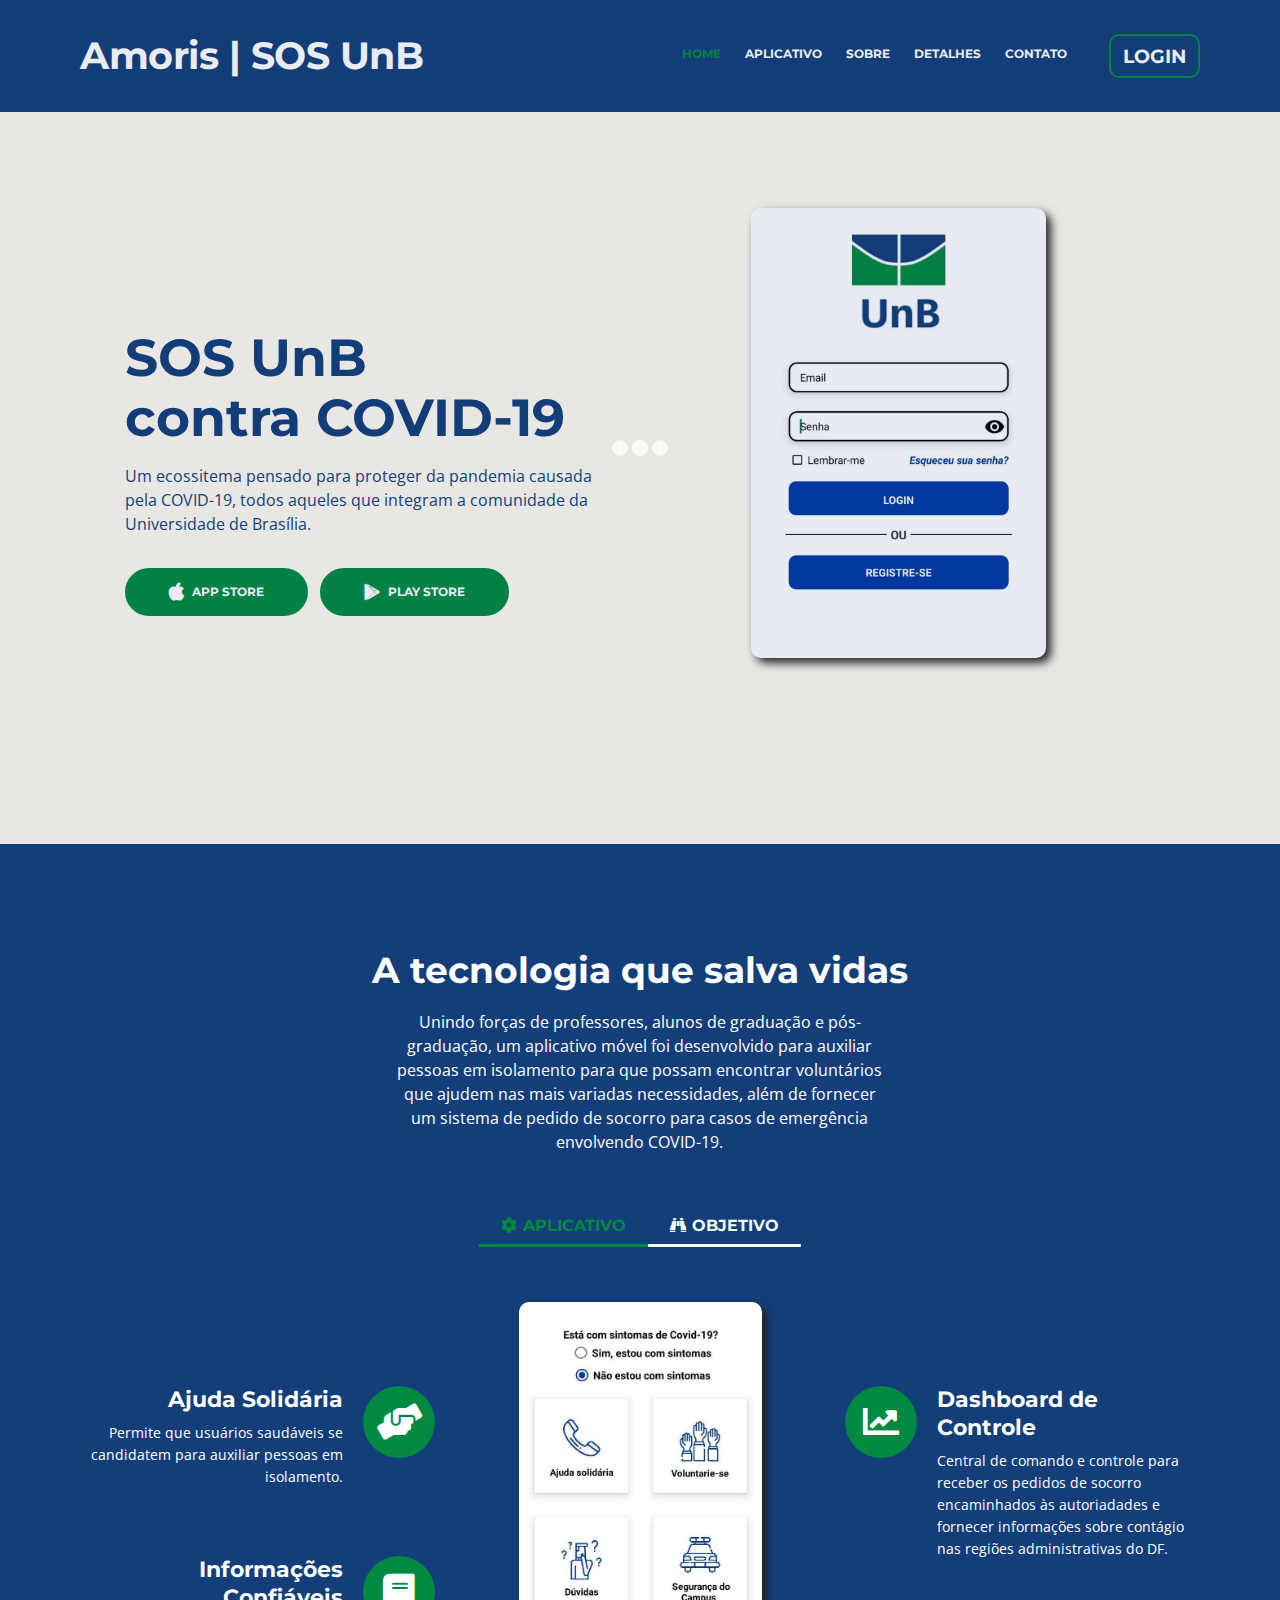
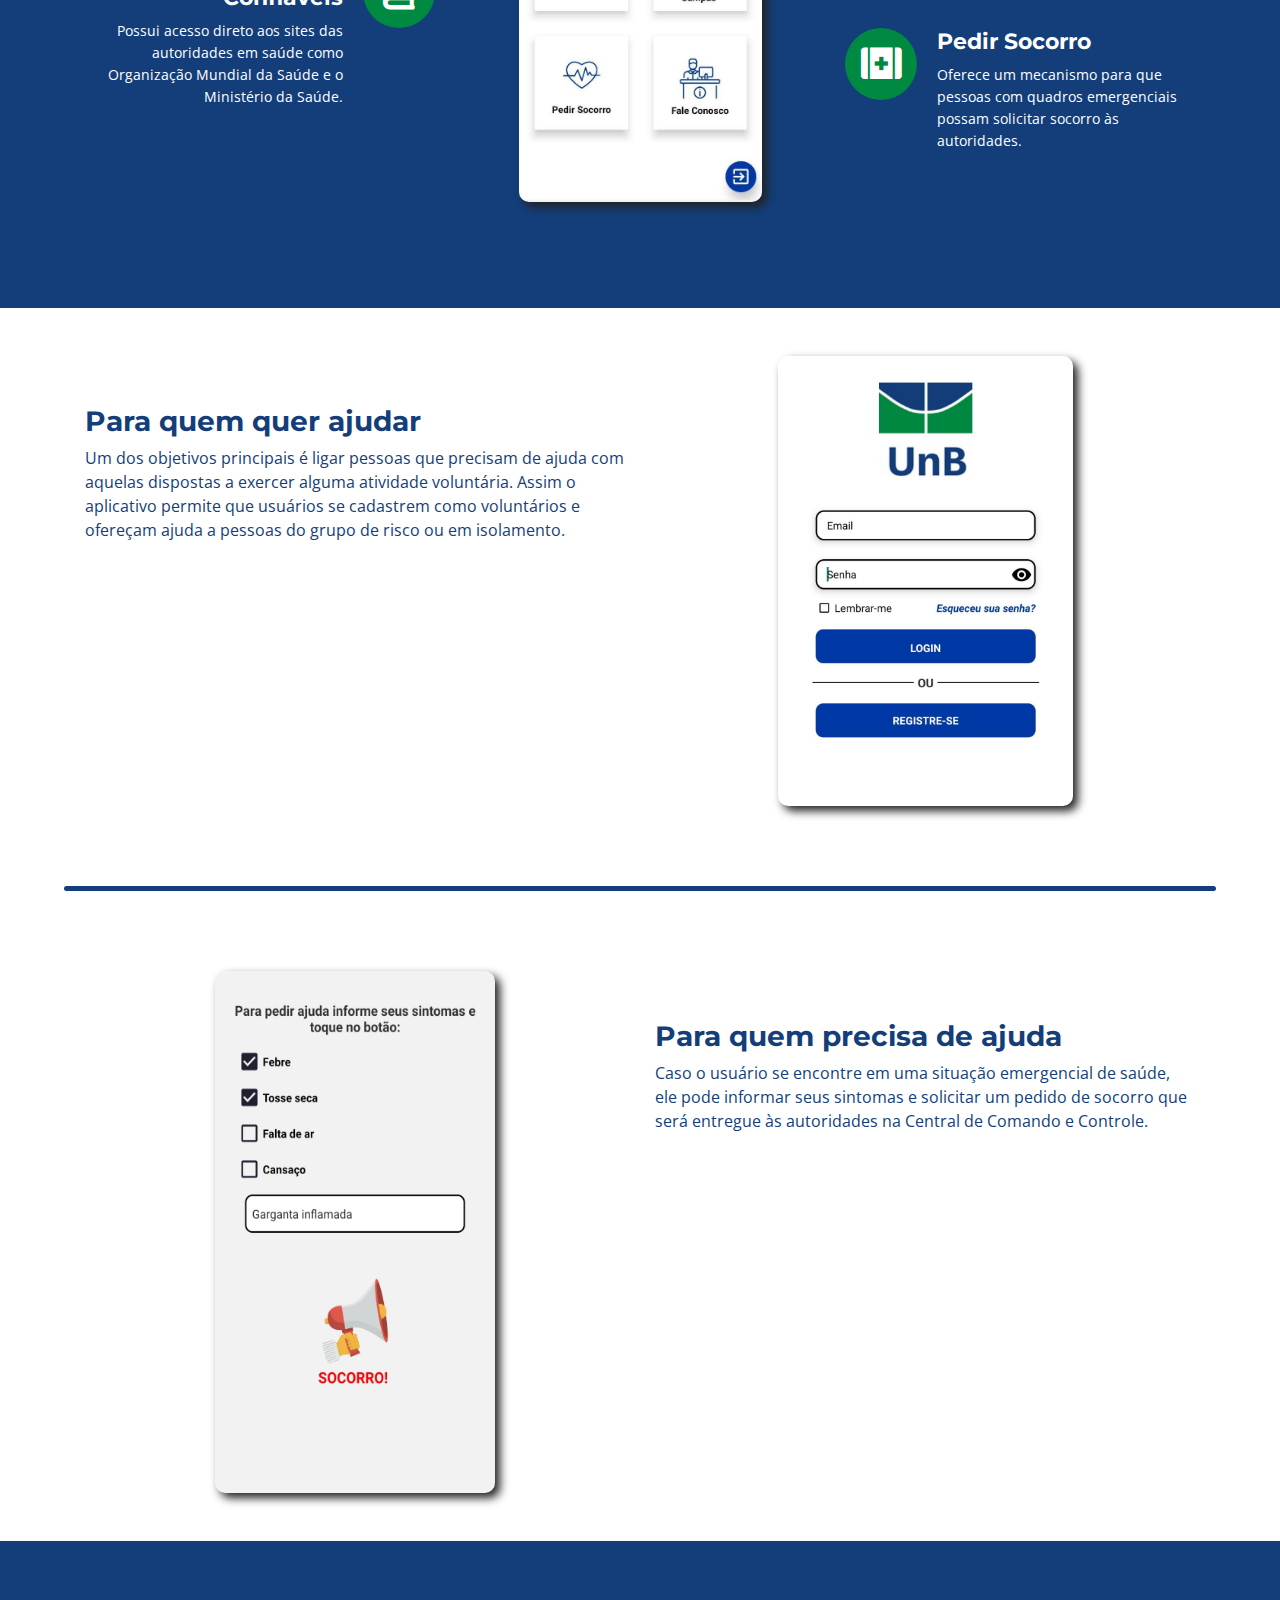
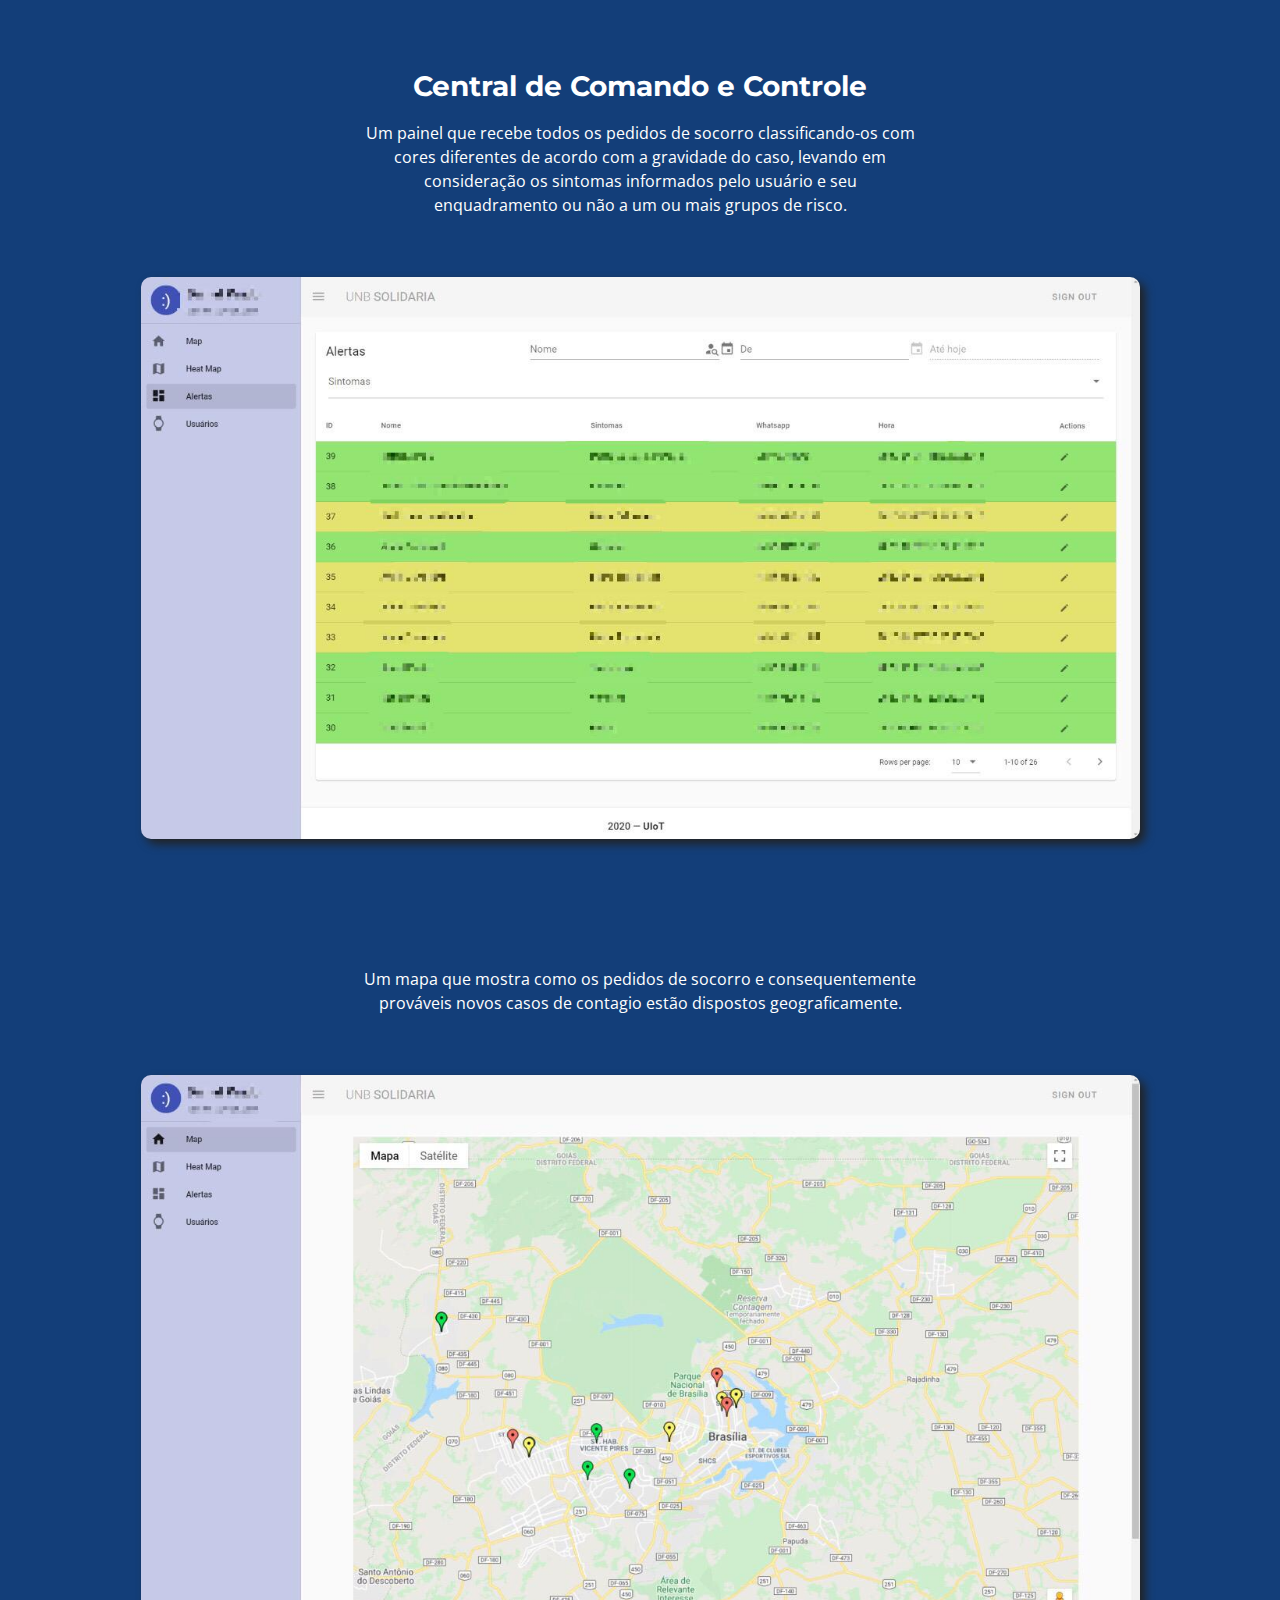
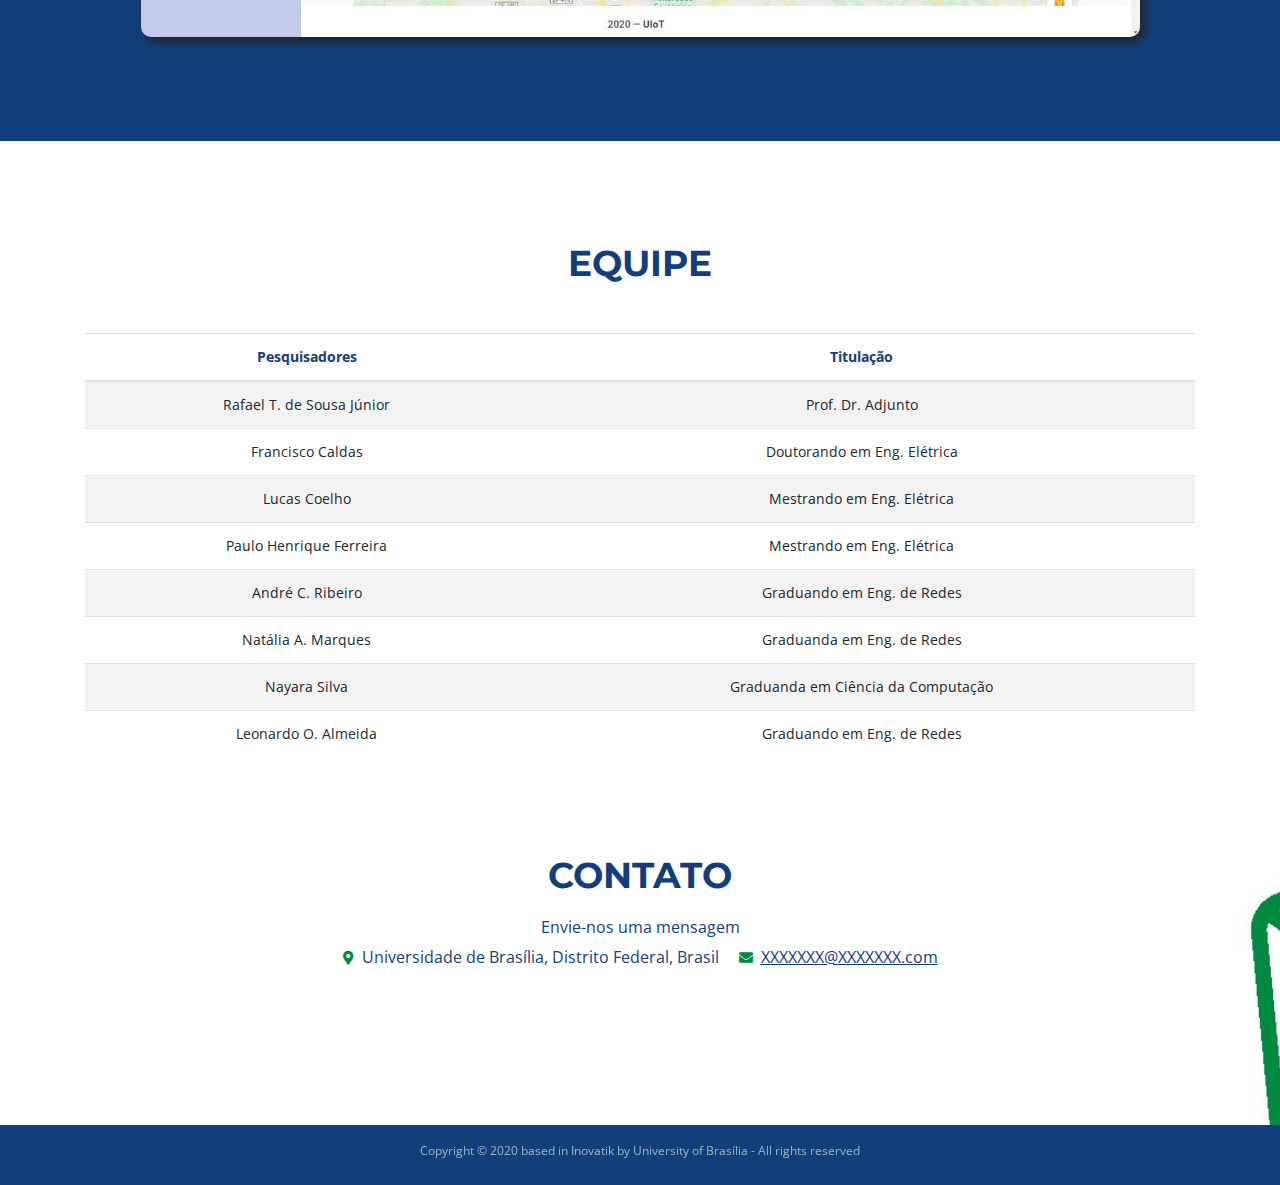
==== Amoris/index.html @ 328797eb "Templates" ====
<!DOCTYPE html>
<html lang="pt-BR">
    <head>
        <meta charset="utf-8">
        <meta name="viewport" content="width=device-width, initial-scale=1, shrink-to-fit=no">
        
        <!-- SEO Meta Tags -->
        <meta name="description" content="Um ecossitema pensado para proteger da pandemia causada pela COVID-19, todos aqueles que integram a comunidade da Universidade de Brasília.">
        <meta name="author" content="Inovatik">

        <!-- Website Title -->
        <title>Amoris SOS | UnB</title>
        
        <!-- Styles -->
        <link href="https://fonts.googleapis.com/css?family=Montserrat:400,600,700" rel="stylesheet">
        <link href="https://fonts.googleapis.com/css?family=Open+Sans:400,400i,700,700i" rel="stylesheet">
        <link href="css/bootstrap.css" rel="stylesheet">
        <link href="css/fontawesome-all.css" rel="stylesheet">
        <link href="css/swiper.css" rel="stylesheet">
        <link href="css/magnific-popup.css" rel="stylesheet">
        <link href="css/styles.css" rel="stylesheet">
        
        <!-- Favicon  -->
        <link rel="icon" href="images/favicon.png">
    </head>
    <body data-spy="scroll" data-target=".fixed-top">
    
    <!-- Preloader -->
	<div class="spinner-wrapper">
        <div class="spinner">
            <div class="bounce1"></div>
            <div class="bounce2"></div>
            <div class="bounce3"></div>
        </div>
    </div>
    <!-- end of preloader -->
    

    <!-- Navigation -->
    <nav class="navbar navbar-expand-md navbar-dark navbar-custom fixed-top">
        <!-- Text Logo - Use this if you don't have a graphic logo -->
        <a class="navbar-brand logo-text page-scroll" href="index.html">Amoris | SOS UnB</a>
        <!-- Image Logo -->
        <!--<a class="navbar-brand logo-image" href="index.html"><img src="images/logo.svg" alt="alternative"></a> -->
        
        <!-- Mobile Menu Toggle Button -->
        <button class="navbar-toggler" type="button" data-toggle="collapse" data-target="#navbarsExampleDefault" aria-controls="navbarsExampleDefault" aria-expanded="false" aria-label="Toggle navigation">
            <span class="navbar-toggler-awesome fas fa-bars"></span>
            <span class="navbar-toggler-awesome fas fa-times"></span>
        </button>
        <!-- end of mobile menu toggle button -->

        <div class="collapse navbar-collapse" id="navbarsExampleDefault">
            <ul class="navbar-nav ml-auto">
                <li class="nav-item">
                    <a class="nav-link page-scroll" href="#header">HOME <span class="sr-only">(current)</span></a>
                </li>
                <li class="nav-item">
                    <a class="nav-link page-scroll" href="#features">APLICATIVO</a>
                </li>
                <li class="nav-item">
                    <a class="nav-link page-scroll" href="#preview">SOBRE</a>
                </li>

                <li class="nav-item">
                    <a class="nav-link page-scroll" href="#details">DETALHES</a>
                </li>

                <!-- Dropdown Menu -->          
                <!-- <li class="nav-item dropdown"> 
                    <a class="nav-link dropdown-toggle page-scroll" href="#details" id="navbarDropdown" role="button" aria-haspopup="true" aria-expanded="false">DETAILS</a>-->
                    <!--<div class="dropdown-menu" aria-labelledby="navbarDropdown"> -->
                        <!-- <a class="dropdown-item" href="terms-conditions.html"><span class="item-text">TERMS CONDITIONS</span></a> -->
                        <!-- <div class="dropdown-items-divide-hr"></div> -->
                        <!-- <a class="dropdown-item" href="privacy-policy.html"><span class="item-text">PRIVACY POLICY</span></a>
                    </div> -->
                <!-- </li> -->
                <!-- end of dropdown menu -->

                <li class="nav-item">
                    <a class="nav-link page-scroll" href="#contact">CONTATO</a>
                </li>
                <li class="nav-item">
                    <a class="nav-link page-scroll login" href="http://unb-covid-web.herokuapp.com/#/login">LOGIN</a>
                </li>
            </ul>
        </div>
    </nav> <!-- end of navbar -->
    <!-- end of navigation -->


    <!-- Header -->
    <header id="header" class="header">
        <div class="header-content">
            <div class="container">
                <div class="row">
                    <div class="col-lg-6">
                        <div class="text-container">
                            <h1>SOS UnB<br>contra COVID-19</h1>
                            <p class="p-large">Um ecossitema pensado para proteger da pandemia causada pela COVID-19, todos aqueles que integram a comunidade da Universidade de Brasília.</p>
                            <a class="btn-solid-lg page-scroll" href="#your-link"><i class="fab fa-apple"></i>APP STORE</a>
                            <a class="btn-solid-lg page-scroll" href="#your-link"><i class="fab fa-google-play"></i>PLAY STORE</a>
                        </div>
                    </div> <!-- end of col -->
                    <div class="col-lg-5 mx-auto">
                        <div class="image-container">
                            <img class="img-fluid" style="height: 450px; width: 295px;" src="images/print1.jpeg" alt="alternative">
                        </div> <!-- end of image-container -->
                    </div> <!-- end of col -->
                </div> <!-- end of row -->
            </div> <!-- end of container -->
        </div> <!-- end of header-content -->
    </header> <!-- end of header -->
    <!-- end of header -->
    
    <!-- Features -->
    <div id="features" class="tabs">
        <div class="container">
            <div class="row">
                <div class="col-lg-12">
                    <h2>A tecnologia que salva vidas</h2>
                    <div class="p-heading p-large">Unindo forças de professores, alunos de graduação e pós-graduação, um aplicativo móvel foi desenvolvido para auxiliar pessoas em isolamento para que possam encontrar voluntários que ajudem nas mais variadas necessidades, além de fornecer um sistema de pedido de socorro para casos de emergência envolvendo COVID-19.</div>
                </div> <!-- end of col -->
            </div> <!-- end of row -->
            <div class="row">

                <!-- Tabs Links -->
                <ul class="nav nav-tabs" id="lenoTabs" role="tablist">
                    <li class="nav-item">
                        <a class="nav-link active" id="nav-tab-1" data-toggle="tab" href="#tab-1" role="tab" aria-controls="tab-1" aria-selected="true"><i class="fas fa-cog"></i>APLICATIVO</a>
                    </li>
                    <li class="nav-item">
                        <a class="nav-link" id="nav-tab-2" data-toggle="tab" href="#tab-2" role="tab" aria-controls="tab-2" aria-selected="false"><i class="fas fa-binoculars"></i>OBJETIVO</a>
                    </li>
                </ul>
                <!-- end of tabs links -->


                <!-- Tabs Content-->
                <div class="tab-content" id="lenoTabsContent">
                    
                    <!-- Tab -->
                    <div class="tab-pane fade show active" id="tab-1" role="tabpanel" aria-labelledby="tab-1">
                        <div class="container">
                            <div class="row">
                                
                                <!-- Icon Cards Pane -->
                                <div class="col-lg-4">
                                    <div class="card left-pane first">
                                        <div class="card-body">
                                            <div class="text-wrapper">
                                                <h4 class="card-title">Ajuda Solidária</h4>
                                                <p>Permite que usuários saudáveis se candidatem para auxiliar pessoas em isolamento.</p>
                                            </div>
                                            <div class="card-icon">
                                                <i class="fas fa-hands-helping"></i>
                                            </div>
                                        </div>
                                    </div>
                                    <div class="card left-pane">
                                        <div class="card-body">
                                            <div class="text-wrapper">
                                                <h4 class="card-title">Informações Confiáveis</h4>
                                                <p>Possui acesso direto aos sites das autoridades em saúde como Organização Mundial da Saúde e o Ministério da Saúde.</p>
                                            </div>
                                            <div class="card-icon">
                                                <i class="fas fa-book"></i>
                                            </div>
                                        </div>
                                    </div>
                                    <div class="card left-pane" style="display: none;">
                                        <div class="card-body">
                                            <div class="text-wrapper">
                                                <h4 class="card-title">Pedir Socorro</h4>
                                                <p>Oferece um mecanismo para que pessoas com quadros emergenciais possam solicitar socoro às autoridades.</p>
                                            </div>
                                            <div class="card-icon">
                                                <i class="fas fa-first-aid"></i>
                                            </div>
                                        </div>
                                    </div>
                                </div>
                                <!-- end of icon cards pane -->

                                <!-- Image Pane -->
                                <div class="col-lg-4">
                                    <img class="img-fluid" src="images/print4.jpg" alt="alternative" style="height: 500px; width: 243px;">
                                </div>
                                <!-- end of image pane -->
                                
                                <!-- Icon Cards Pane -->
                                <div class="col-lg-4">
                                    <div class="card right-pane first">
                                        <div class="card-body">
                                            <div class="card-icon">
                                                <i class="fas fa-chart-line"></i>
                                            </div>
                                            <div class="text-wrapper">
                                                <h4 class="card-title">Dashboard de Controle</h4>
                                                <p>Central de comando e controle para receber os pedidos de socorro encaminhados às autoriadades e fornecer informações sobre contágio nas regiões administrativas do DF.</p>
                                            </div>
                                        </div>
                                    </div>
                                    <div class="card right-pane">
                                        <div class="card-body">
                                            <div class="card-icon">
                                                <i class="fas fa-first-aid"></i>
                                            </div>
                                            <div class="text-wrapper">
                                                <h4 class="card-title">Pedir Socorro</h4>
                                                <p>Oferece um mecanismo para que pessoas com quadros emergenciais possam solicitar socorro às autoridades.</p>
                                            </div>
                                        </div>
                                    </div>
                                    <div class="card right-pane" style="display: none;">
                                        <div class="card-body">
                                            <div class="card-icon">
                                                <i class="fas fa-first-aid"></i>
                                            </div>
                                            <div class="text-wrapper">
                                                <h4 class="card-title">Good Foundation</h4>
                                                <p>Get a solid foundation for your self development efforts. Try Leno mobile app for any mobile platform</p>
                                            </div>
                                        </div>
                                    </div>
                                </div>
                                <!-- end of icon cards pane -->

                            </div> <!-- end of row -->
                        </div> <!-- end of container -->
                    </div> <!-- end of tab-pane -->
                    <!-- end of tab -->

                    <!-- Tab -->
                    <div class="tab-pane fade" id="tab-2" role="tabpanel" aria-labelledby="tab-2">
                        <div class="container">
                            <div class="row">

                                <!-- Image Pane -->
                                <div class="col-md-4">
                                    <img class="img-fluid" src="images/print1.jpeg" alt="alternative">
                                </div>
                                <!-- end of image pane -->
                                
                                <!-- Text And Icon Cards Area -->
                                <div class="col-md-8 text">
                                    <div class="text-area">
                                        <h3>Pensando na UnB</h3>
                                        <p>A princípio este projeto foi desenvolvido tendo como foco a comunidade acadêmica, sendo oferecido como ferramenta capaz de integrar voluntários e pessoas em isolamento tanto quanto um mecanismo para gerar pedidos de socorro às autoridades do Distrito Federal.</p>
                                    </div> <!-- end of text-area -->
                                </div> <!-- end of col-md-8 -->
                                <!-- end of text and icon cards area -->

                            </div> <!-- end of row -->
                        </div> <!-- end of container -->
                    </div> <!-- end of tab-pane -->
                    <!-- end of tab -->

                </div> <!-- end of tab-content -->
                <!-- end of tabs content -->

            </div> <!-- end of row --> 
        </div> <!-- end of container --> 
    </div> <!-- end of tabs -->
    <!-- end of features -->


    <!-- Video -->
    <div id="preview" class="basic-1">
        <div class="container mt-5">
            <div class="row">
                <div class="col-lg-6">
                    <div class="text-container pt-5">
                        <h3>Para quem quer ajudar</h3>
                        <p class="p-large">Um dos objetivos principais é ligar pessoas que precisam de ajuda com aquelas dispostas a exercer alguma atividade voluntária. Assim o aplicativo permite que usuários se cadastrem como voluntários e ofereçam ajuda a pessoas do grupo de risco ou em isolamento.</p>
                    </div>
                </div> <!-- end of col -->
                <div class="col-lg-5 mx-auto">
                    <div class="image-container">
                        <img class="img-fluid img-mob" style="height: 450px; width: 295px;" src="images/print1.jpeg" alt="alternative">
                    </div> <!-- end of image-container -->
                </div> <!-- end of col -->
            </div> <!-- end of row -->
        </div> <!-- end of container -->
        <div class="line"></div>
        <div class="container content-m mb-5">
            <div class="row">
                <div class="col-lg-5 mx-auto">
                    <div class="image-container">
                        <img class="img-fluid img-mob" style="height: 522px; width: 280px;" src="images/print3.jpeg" alt="alternative">
                    </div> <!-- end of image-container -->
                </div> <!-- end of col -->
                <div class="col-lg-6">
                    <div class="text-container pt-5">
                        <h3>Para quem precisa de ajuda</h3>
                        <p class="p-large">Caso o usuário se encontre em uma situação emergencial de saúde, ele pode informar seus sintomas e solicitar um pedido de socorro que será entregue às autoridades na Central de Comando e Controle.</p>
                    </div>
                </div> <!-- end of col -->
            </div> <!-- end of row -->
        </div> <!-- end of container -->
    </div> <!-- end of basic-1 -->
    <!-- end of video -->


    <!-- Details 1 -->
    <div id="details" class="basic-2">
        <div class="container">
            <div class="row">
                <div class="col-lg-12">
                    <h3>Central de Comando e Controle</h3>
                    <div class="p-heading p-large text">Um painel que recebe todos os pedidos de socorro classificando-os com cores diferentes de acordo com a gravidade do caso, levando em consideração os sintomas informados pelo usuário e seu enquadramento ou não a um ou mais grupos de risco.</div>
                </div> <!-- end of col -->
            </div> <!-- end of row -->    
            <div class="row">
                <div class="col-lg-12">
                        <img class="img-fluid dash" src="images/dash1.jpeg" alt="alternative">
                </div> <!-- end of col -->
            </div> <!-- end of row -->
        </div> <!-- end of container -->

        <div class="container mb-5">
            <div class="row">
                <div class="col-lg-12">
                    <div class="p-heading p-large text" style="margin-top: 8rem;">Um mapa que mostra como os pedidos de socorro e consequentemente prováveis novos casos de contagio estão dispostos geograficamente.</div>
                </div> <!-- end of col -->
            </div> <!-- end of row -->    
            <div class="row">
                <div class="col-lg-12">
                        <img class="img-fluid dash" src="images/dash2.jpeg" alt="alternative">
                </div> <!-- end of col -->
            </div> <!-- end of row -->
        </div> <!-- end of container -->
    </div>


    <!-- Contact -->
    <div id="contact" class="form">
        <div class="container">
            <h2>EQUIPE</h2>
            <table class="table table-striped mt-5 equipe">
                <thead>
                  <tr>
                    <th scope="col">Pesquisadores</th>
                    <th scope="col">Titulação</th>
                  </tr>
                </thead>
                <tbody>
                  <tr>
                    <td>Rafael T. de Sousa Júnior</td>
                    <td>Prof. Dr. Adjunto</td>
                  </tr>
                  <tr>
                    <td>Francisco Caldas</td>
                    <td>Doutorando em Eng. Elétrica</td>
                  </tr>
                  <tr>
                    <td>Lucas Coelho</td>
                    <td>Mestrando em Eng. Elétrica</td>
                  </tr>
                  <tr>
                    <td>Paulo Henrique Ferreira</td>
                    <td>Mestrando em Eng. Elétrica</td>
                  </tr>
                  <tr>
                    <td>André C. Ribeiro</td>
                    <td>Graduando em Eng. de Redes</td>
                  </tr>
                  <tr>
                    <td>Natália A. Marques</td>
                    <td>Graduanda em Eng. de Redes</td>
                  </tr>
                  <tr>
                    <td>Nayara Silva</td>
                    <td>Graduanda em Ciência da Computação</td>
                  </tr>
                  <tr>
                    <td>Leonardo O. Almeida</td>
                    <td>Graduando em Eng. de Redes</td>
                  </tr>
                </tbody>
              </table>
            <div class="row mt-5">
                <div class="col-lg-12 mt-5">
                    <h2>CONTATO</h2>
                    <ul class="list-unstyled li-space-lg">
                        <li class="address">Envie-nos uma mensagem</li>
                        <li><i class="fas fa-map-marker-alt"></i>Universidade de Brasília, Distrito Federal, Brasil</li>
                        <li><i class="fas fa-envelope"></i><a class="blue" href="mailto:office@leno.com">XXXXXXX@XXXXXXX.com</a></li>
                    </ul>
                </div> <!-- end of col -->
            </div> <!-- end of row -->
        </div> <!-- end of container -->
    </div> <!-- end of form -->
    <!-- end of contact -->


    <!-- Copyright -->
    <div class="copyright">
        <div class="container">
            <div class="row">
                <div class="col-lg-12">
                    <p class="p-small">Copyright © 2020 based in <a href="https://inovatik.com">Inovatik</a>  by University of Brasília - All rights reserved</p>
                </div> <!-- end of col -->
            </div> <!-- enf of row -->
        </div> <!-- end of container -->
    </div> <!-- end of copyright --> 
    <!-- end of copyright -->
    
    	
    <!-- Scripts -->
    <script src="js/jquery.min.js"></script> <!-- jQuery for Bootstrap's JavaScript plugins -->
    <script src="js/popper.min.js"></script> <!-- Popper tooltip library for Bootstrap -->
    <script src="js/bootstrap.min.js"></script> <!-- Bootstrap framework -->
    <script src="js/jquery.easing.min.js"></script> <!-- jQuery Easing for smooth scrolling between anchors -->
    <script src="js/swiper.min.js"></script> <!-- Swiper for image and text sliders -->
    <script src="js/jquery.magnific-popup.js"></script> <!-- Magnific Popup for lightboxes -->
    <script src="js/morphext.min.js"></script> <!-- Morphtext rotating text in the header -->
    <script src="js/validator.min.js"></script> <!-- Validator.js - Bootstrap plugin that validates forms -->
    <script src="js/scripts.js"></script> <!-- Custom scripts -->
</body>
</html>
---- Amoris/css/styles.css ----
/*****************************************
Table Of Contents:

01. General Styles
02. Preloader
03. Navigation
04. Header
05. Features
06. Video
07. Details 1
08. Details 2
09. Details Lightboxes
10. Screenshots
11. Download
12. Statistics
13. Contact
14. Footer
15. Copyright
16. Back To Top Button
17. Extra Pages
18. Media Queries
******************************************/

/*****************************************
Colors:

- Text, navbar links - white #F0FFF0
- Buttons, bullets, icons - turquoise #00c9db
- Navbar - navy #4633af
- Backgrounds - dark denim #262431
- Backgrounds - denim #2f2c3d
******************************************/


/******************************/
/*     01. General Styles     */
/******************************/
body,
html {
    width: 100%;
	height: 100%;
}

body, p {
	color: #133e79; 
	font: 400 0.875rem/1.375rem "Open Sans", sans-serif;
}

.line { 
	display: none;
}

.p-large {
	color: #133e79;
	font: 400 1rem/1.5rem "Open Sans", sans-serif;
}

.p-small {
	color: #133e79;
	font: 400 0.75rem/1.25rem "Open Sans", sans-serif;
}

.p-heading {
	margin-bottom: 3.75rem;
	text-align: center;
}

.li-space-lg li {
	margin-bottom: 0.375rem;
}

.indent {
	padding-left: 1.25rem;
}

h1 {
	color: #133e79;
	font: 700 2.5rem/2.875rem "Montserrat", sans-serif;
}

h2 {
	color: #133e79;
	font: 700 2.25rem/2.75rem "Montserrat", sans-serif;
}

h3 {
	color: #133e79;
	font: 700 1.75rem/2.125rem "Montserrat", sans-serif;
}

h4 {
	color: #133e79;
	font: 700 1.375rem/1.75rem "Montserrat", sans-serif;
}

h5 {
	color: #133e79;
	font: 700 1.125rem/1.625rem "Montserrat", sans-serif;
}

h6 {
	color: #133e79;
	font: 700 1rem/1.5rem "Montserrat", sans-serif;
}

a {
	color: #133e79;
	text-decoration: underline;
}

a:hover {
	color: #133e79;
	text-decoration: underline;
}

a.turquoise {
	color: #008940;
}

a.white {
	color: #133e79;
}

.testimonial-text {
	font: italic 400 1rem/1.5rem "Open Sans", sans-serif;
}

.testimonial-author {
	font: 700 1rem/1.5rem "Montserrat", sans-serif;
}

.btn-solid-reg {
	display: inline-block;
	padding: 1.1875rem 2.125rem 1.1875rem 2.125rem;
	border: 0.125rem solid #008940;
	border-radius: 2rem;
	background-color: #008940;
	color: #fff;
	font: 700 0.75rem/0 "Montserrat", sans-serif;
	text-decoration: none;
	transition: all 0.2s ease;
}

.btn-solid-reg:hover {
	background-color: transparent;
	color: #008940;
	text-decoration: none;
}

.btn-solid-lg {
	display: inline-block;
	padding: 1.375rem 2.625rem 1.375rem 2.625rem;
	border: 0.125rem solid #008940;
	border-radius: 2rem;
	background-color: #008940;
	color: #fff;
	font: 700 0.75rem/0 "Montserrat", sans-serif;
	text-decoration: none;
	transition: all 0.2s ease;
}

.btn-solid-lg:hover {
	background-color: transparent;
	color: #008940;
	text-decoration: none;
}

.btn-solid-lg .fab {
	margin-right: 0.5rem;
	font-size: 1.25rem;
	line-height: 0;
	vertical-align: top;
}

.btn-solid-lg .fab.fa-google-play {
	font-size: 1rem;
}

.btn-outline-reg {
	display: inline-block;
	padding: 1.1875rem 2.125rem 1.1875rem 2.125rem;
	border: 0.125rem solid #008940;
	border-radius: 2rem;
	background-color: transparent;
	color: #008940;
	font: 700 0.75rem/0 "Montserrat", sans-serif;
	text-decoration: none;
	transition: all 0.2s ease;
}

.btn-outline-reg:hover {
	background-color: #008940;
	color: #fff;
	text-decoration: none;
}

.btn-outline-lg {
	display: inline-block;
	padding: 1.375rem 2.625rem 1.375rem 2.625rem;
	border: 0.125rem solid #008940;
	border-radius: 2rem;
	background-color: transparent;
	color: #008940;
	font: 700 0.75rem/0 "Montserrat", sans-serif;
	text-decoration: none;
	transition: all 0.2s ease;
}

.btn-outline-lg:hover {
	background-color: #008940;
	color: #fff;
	text-decoration: none;
}

.btn-outline-sm {
	display: inline-block;
	padding: 1rem 1.625rem 0.875rem 1.625rem;
	border: 0.125rem solid #008940;
	border-radius: 2rem;
	background-color: transparent;
	color: #008940;
	font: 700 0.625rem/0 "Montserrat", sans-serif;
	text-decoration: none;
	transition: all 0.2s ease;
}

.btn-outline-sm:hover {
	background-color: #008940;
	color: #fff;
	text-decoration: none;
}

.form-group {
	position: relative;
	margin-bottom: 1.25rem;
}

.form-group.has-error.has-danger {
	margin-bottom: 0.625rem;
}

.form-group.has-error.has-danger .help-block.with-errors ul {
	margin-top: 0.375rem;
}

.label-control {
	position: absolute;
	top: 0.87rem;
	left: 1.375rem;
	color: #008940;
	opacity: 1;
	font: 400 0.875rem/1.375rem "Open Sans", sans-serif;
	cursor: text;
	transition: all 0.2s ease;
}

/* IE10+ hack to solve lower label text position compared to the rest of the browsers */
@media screen and (-ms-high-contrast: active), screen and (-ms-high-contrast: none) {  
	.label-control {
		top: 0.9375rem;
	}
}

.form-control-input:focus + .label-control,
.form-control-input.notEmpty + .label-control,
.form-control-textarea:focus + .label-control,
.form-control-textarea.notEmpty + .label-control {
	top: 0.125rem;
	opacity: 1;
	font-size: 0.75rem;
	font-weight: 700;
}

.form-control-input,
.form-control-select {
	display: block; /* needed for proper display of the label in Firefox, IE, Edge */
	width: 100%;
	padding-top: 1.0625rem;
	padding-bottom: 0.0625rem;
	padding-left: 1.3125rem;
	border: 1px solid #008940;
	border-radius: 0.25rem;
	background-color: #fff;
	color: #008940;
	font: 400 0.875rem/1.875rem "Open Sans", sans-serif;
	transition: all 0.2s ease;
	-webkit-appearance: none; /* removes inner shadow on form inputs on ios safari */
}

.form-control-select {
	padding-top: 0.5rem;
	padding-bottom: 0.5rem;
	height: 3rem;
}

/* IE10+ hack to solve lower label text position compared to the rest of the browsers */
@media screen and (-ms-high-contrast: active), screen and (-ms-high-contrast: none) {  
	.form-control-input {
		padding-top: 1.25rem;
		padding-bottom: 0.75rem;
		line-height: 1.75rem;
	}

	.form-control-select {
		padding-top: 0.875rem;
		padding-bottom: 0.75rem;
		height: 3.125rem;
		line-height: 2.125rem;
	}
}

select {
    /* you should keep these first rules in place to maintain cross-browser behavior */
    -webkit-appearance: none;
	-moz-appearance: none;
	-ms-appearance: none;
    -o-appearance: none;
    appearance: none;
    background-image: url('../images/down-arrow.png');
    background-position: 96% 50%;
    background-repeat: no-repeat;
    outline: none;
}

select::-ms-expand {
    display: none; /* removes the ugly default down arrow on select form field in IE11 */
}

.form-control-textarea {
	display: block; /* used to eliminate a bottom gap difference between Chrome and IE/FF */
	width: 100%;
	height: 8rem; /* used instead of html rows to normalize height between Chrome and IE/FF */
	padding-top: 1.25rem;
	padding-left: 1.3125rem;
	border: 1px solid #008940;
	border-radius: 0.25rem;
	background-color: #F0FFF0;
	color: #008940;
	font: 400 0.875rem/1.75rem "Open Sans", sans-serif;
	transition: all 0.2s ease;
}

.form-control-input:focus,
.form-control-select:focus,
.form-control-textarea:focus {
	border: 1px solid #F0FFF0;
	outline: none; /* Removes blue border on focus */
}

.form-control-input:hover,
.form-control-select:hover,
.form-control-textarea:hover {
	border: 1px solid #F0FFF0;
}

.checkbox {
	font: 400 0.75rem/1.25rem "Open Sans", sans-serif;
}

input[type='checkbox'] {
	vertical-align: -15%;
	margin-right: 0.375rem;
}

/* IE10+ hack to raise checkbox field position compared to the rest of the browsers */
@media screen and (-ms-high-contrast: active), screen and (-ms-high-contrast: none) {  
	input[type='checkbox'] {
		vertical-align: -9%;
	}
}

.form-control-submit-button {
	display: inline-block;
	width: 100%;
	height: 3.125rem;
	border: 1px solid #008940;
	border-radius: 1.5rem;
	background-color: #008940;
	color: #fff;
	font: 700 0.75rem/1.75rem "Montserrat", sans-serif;
	cursor: pointer;
	transition: all 0.2s ease;
}

.form-control-submit-button:hover {
	background-color: transparent;
	color: #008940;
}

/* Form Success And Error Message Formatting */
#cmsgSubmit.h3.text-center.tada.animated,
#pmsgSubmit.h3.text-center.tada.animated,
#cmsgSubmit.h3.text-center,
#pmsgSubmit.h3.text-center {
	display: block;
	margin-bottom: 0;
	color: #F0FFF0;
	font: 400 1.125rem/1rem "Open Sans", sans-serif;
}

.help-block.with-errors .list-unstyled {
	color: #F0FFF0;
	font-size: 0.75rem;
	line-height: 1.125rem;
	text-align: left;
}

.help-block.with-errors ul {
	margin-bottom: 0;
}
/* end of form success and error message formatting */

/* Form Success And Error Message Animation - Animate.css */
@-webkit-keyframes tada {
	from {
		-webkit-transform: scale3d(1, 1, 1);
		-ms-transform: scale3d(1, 1, 1);
		transform: scale3d(1, 1, 1);
	}
	10%, 20% {
		-webkit-transform: scale3d(.9, .9, .9) rotate3d(0, 0, 1, -3deg);
		-ms-transform: scale3d(.9, .9, .9) rotate3d(0, 0, 1, -3deg);
		transform: scale3d(.9, .9, .9) rotate3d(0, 0, 1, -3deg);
	}
	30%, 50%, 70%, 90% {
		-webkit-transform: scale3d(1.1, 1.1, 1.1) rotate3d(0, 0, 1, 3deg);
		-ms-transform: scale3d(1.1, 1.1, 1.1) rotate3d(0, 0, 1, 3deg);
		transform: scale3d(1.1, 1.1, 1.1) rotate3d(0, 0, 1, 3deg);
	}
	40%, 60%, 80% {
		-webkit-transform: scale3d(1.1, 1.1, 1.1) rotate3d(0, 0, 1, -3deg);
		-ms-transform: scale3d(1.1, 1.1, 1.1) rotate3d(0, 0, 1, -3deg);
		transform: scale3d(1.1, 1.1, 1.1) rotate3d(0, 0, 1, -3deg);
	}
	to {
		-webkit-transform: scale3d(1, 1, 1);
		-ms-transform: scale3d(1, 1, 1);
		transform: scale3d(1, 1, 1);
	}
}

@keyframes tada {
	from {
		-webkit-transform: scale3d(1, 1, 1);
		-ms-transform: scale3d(1, 1, 1);
		transform: scale3d(1, 1, 1);
	}
	10%, 20% {
		-webkit-transform: scale3d(.9, .9, .9) rotate3d(0, 0, 1, -3deg);
		-ms-transform: scale3d(.9, .9, .9) rotate3d(0, 0, 1, -3deg);
		transform: scale3d(.9, .9, .9) rotate3d(0, 0, 1, -3deg);
	}
	30%, 50%, 70%, 90% {
		-webkit-transform: scale3d(1.1, 1.1, 1.1) rotate3d(0, 0, 1, 3deg);
		-ms-transform: scale3d(1.1, 1.1, 1.1) rotate3d(0, 0, 1, 3deg);
		transform: scale3d(1.1, 1.1, 1.1) rotate3d(0, 0, 1, 3deg);
	}
	40%, 60%, 80% {
		-webkit-transform: scale3d(1.1, 1.1, 1.1) rotate3d(0, 0, 1, -3deg);
		-ms-transform: scale3d(1.1, 1.1, 1.1) rotate3d(0, 0, 1, -3deg);
		transform: scale3d(1.1, 1.1, 1.1) rotate3d(0, 0, 1, -3deg);
	}
	to {
		-webkit-transform: scale3d(1, 1, 1);
		-ms-transform: scale3d(1, 1, 1);
		transform: scale3d(1, 1, 1);
	}
}

.tada {
	-webkit-animation-name: tada;
	animation-name: tada;
}

.animated {
	-webkit-animation-duration: 1s;
	animation-duration: 1s;
	-webkit-animation-fill-mode: both;
	animation-fill-mode: both;
}
/* end of form success and error message animation - Animate.css */

/* Fade-move Animation For Lightbox - Magnific Popup */
/* at start */
.my-mfp-slide-bottom .zoom-anim-dialog {
	opacity: 0;
	transition: all 0.2s ease-out;
	-webkit-transform: translateY(-1.25rem) perspective(37.5rem) rotateX(10deg);
	-ms-transform: translateY(-1.25rem) perspective(37.5rem) rotateX(10deg);
	transform: translateY(-1.25rem) perspective(37.5rem) rotateX(10deg);
}

/* animate in */
.my-mfp-slide-bottom.mfp-ready .zoom-anim-dialog {
	opacity: 1;
	-webkit-transform: translateY(0) perspective(37.5rem) rotateX(0); 
	-ms-transform: translateY(0) perspective(37.5rem) rotateX(0); 
	transform: translateY(0) perspective(37.5rem) rotateX(0); 
}

/* animate out */
.my-mfp-slide-bottom.mfp-removing .zoom-anim-dialog {
	opacity: 0;
	-webkit-transform: translateY(-0.625rem) perspective(37.5rem) rotateX(10deg); 
	-ms-transform: translateY(-0.625rem) perspective(37.5rem) rotateX(10deg); 
	transform: translateY(-0.625rem) perspective(37.5rem) rotateX(10deg); 
}

/* dark overlay, start state */
.my-mfp-slide-bottom.mfp-bg {
	opacity: 0;
	transition: opacity 0.2s ease-out;
}

/* animate in */
.my-mfp-slide-bottom.mfp-ready.mfp-bg {
	opacity: 0.8;
}
/* animate out */
.my-mfp-slide-bottom.mfp-removing.mfp-bg {
	opacity: 0;
}
/* end of fade-move animation for lightbox - magnific popup */

/* Fade Animation For Image Slider - Magnific Popup */
@-webkit-keyframes fadeIn {
	from {
		opacity: 0;
	}
	to {
		opacity: 1;
	}
}

@keyframes fadeIn {
	from {
		opacity: 0;
	}
	to {
		opacity: 1;
	}
}

.fadeIn {
	-webkit-animation: fadeIn 0.6s;
	animation: fadeIn 0.6s;
}

@-webkit-keyframes fadeOut {
	from {
		opacity: 1;
	}
	to {
		opacity: 0;
	}
}

@keyframes fadeOut {
	from {
		opacity: 1;
	}
	to {
		opacity: 0;
	}
}

.fadeOut {
	-webkit-animation: fadeOut 0.8s;
	animation: fadeOut 0.8s;
}
/* end of fade animation for image slider - magnific popup */


/*************************/
/*     02. Preloader     */
/*************************/
.spinner-wrapper {
	position: fixed;
	z-index: 999999;
	top: 0;
	right: 0;
	bottom: 0;
	left: 0;
	background: #133e79;
}

.spinner {
	position: absolute;
	top: 50%; /* centers the loading animation vertically one the screen */
	left: 50%; /* centers the loading animation horizontally one the screen */
	width: 3.75rem;
	height: 1.25rem;
	margin: -0.625rem 0 0 -1.875rem; /* is width and height divided by two */ 
	text-align: center;
}

.spinner > div {
	display: inline-block;
	width: 1rem;
	height: 1rem;
	border-radius: 100%;
	background-color: #fff;
	-webkit-animation: sk-bouncedelay 1.4s infinite ease-in-out both;
	animation: sk-bouncedelay 1.4s infinite ease-in-out both;
}

.spinner .bounce1 {
	-webkit-animation-delay: -0.32s;
	animation-delay: -0.32s;
}

.spinner .bounce2 {
	-webkit-animation-delay: -0.16s;
	animation-delay: -0.16s;
}

@-webkit-keyframes sk-bouncedelay {
	0%, 80%, 100% { -webkit-transform: scale(0); }
	40% { -webkit-transform: scale(1.0); }
}

@keyframes sk-bouncedelay {
	0%, 80%, 100% { 
		-webkit-transform: scale(0);
		-ms-transform: scale(0);
		transform: scale(0);
	} 40% { 
		-webkit-transform: scale(1.0);
		-ms-transform: scale(1.0);
		transform: scale(1.0);
	}
}


/**************************/
/*     03. Navigation     */
/**************************/
.navbar-custom {
	background-color: #133e79;
	box-shadow: 0 0.0625rem 0.375rem 0 rgba(0, 0, 0, 0.1);
	font: 700 0.75rem/2rem "Montserrat", sans-serif;
	transition: all 0.2s ease;
}

.navbar-custom .navbar-brand.logo-image img {
    width: 113px;
	height: 34px;
	margin-bottom: 1px;
	-webkit-backface-visibility: hidden;
}

.navbar-custom .navbar-brand.logo-text {
	font: 700 2.375rem/1.5rem "Montserrat", sans-serif;
	color: #fff;
	letter-spacing: -0.5px;
	text-decoration: none;
}

.navbar-custom .navbar-nav {
	margin-top: 0.75rem;
}

.navbar-custom .nav-item .nav-link {
	padding: 0 0.75rem 0 0.75rem;
	color: #fff;
	text-decoration: none;
	transition: all 0.2s ease;
}

.navbar-custom .nav-item .nav-link:hover,
.navbar-custom .nav-item .nav-link.active {
	color: #008940;
}

/* Dropdown Menu */
.navbar-custom .dropdown:hover > .dropdown-menu {
	display: block; /* this makes the dropdown menu stay open while hovering it */
	min-width: auto;
	animation: fadeDropdown 0.2s; /* required for the fade animation */
}

@keyframes fadeDropdown {
    0% {
        opacity: 0;
    }

    100% {
        opacity: 1;
    }
}

.navbar-custom .dropdown-toggle:focus { /* removes dropdown outline on focus  */
	outline: 0;
}

.navbar-custom .dropdown-menu {
	margin-top: 0;
	border: none;
	border-radius: 0.25rem;
	background-color: #4633af;
}

.navbar-custom .dropdown-item {
	color: #fff;
	text-decoration: none;
}

.navbar-custom .dropdown-item:hover {
	background-color: #4633af;
}

.navbar-custom .dropdown-item .item-text {
	font: 700 0.75rem/1.5rem "Montserrat", sans-serif;
}

.navbar-custom .dropdown-item:hover .item-text {
	color: #00c9db;
}

.navbar-custom .dropdown-items-divide-hr {
	width: 100%;
	height: 1px;
	margin: 0.25rem auto 0.25rem auto;
	border: none;
	background-color: #b5bcc4;
	opacity: 0.2;
}
/* end of dropdown menu */

.navbar-custom .social-icons {
	display: none;
}

.navbar-custom .navbar-toggler {
	border: none;
	color: #fff;
	font-size: 2rem;
}

.navbar-custom button[aria-expanded='false'] .navbar-toggler-awesome.fas.fa-times{
	display: none;
}

.navbar-custom button[aria-expanded='false'] .navbar-toggler-awesome.fas.fa-bars{
	display: inline-block;
}

.navbar-custom button[aria-expanded='true'] .navbar-toggler-awesome.fas.fa-bars{
	display: none;
}

.navbar-custom button[aria-expanded='true'] .navbar-toggler-awesome.fas.fa-times{
	display: inline-block;
	margin-right: 0.125rem;
}


/*********************/
/*    04. Header     */
/*********************/
.header {
	background: linear-gradient(to bottom right, rgba(72, 72, 212, 0), rgba(241, 104, 104, 0)), #FFFAF0 center center no-repeat;
	background-size: cover;
}

.header .header-content {
	padding-top: 8.5rem;
	padding-bottom: 7rem;
	text-align: center;
}

.header .text-container {
	margin-bottom: 3rem;
}

.header h1 {
	margin-bottom: 1rem;
}

.header #js-rotating {
	color: #133e79;
}

.header .p-large {
	margin-bottom: 2rem;
}

.header .btn-solid-lg {
	margin-right: 0.5rem;
	margin-bottom: 1.25rem;
}

.img-fluid {
	-webkit-filter: drop-shadow(5px 5px 5px #222);
	filter: drop-shadow(5px 5px 5px #222);
	height: 450px;
    width: 295px;
    border-radius: 10px;
}

/************************/
/*     05. Features     */
/************************/
.tabs {
	padding-top: 6.5rem;
	padding-bottom: 4.25rem;
	background: linear-gradient(to bottom right, rgba(72, 72, 212, 0), rgba(241, 104, 104, 0)), #133e79 center center no-repeat;
}

.tabs h2 {
	margin-bottom: 1.125rem;
	text-align: center;
	color: white;
}

.tabs .p-heading {
	margin-bottom: 3.125rem;
	color: white;
}

.tabs .nav-tabs {
	margin-right: auto;
	margin-bottom: 2.5rem;
	margin-left: auto;
	justify-content: center;
	border-bottom: none;
}

.tabs .nav-link {
	margin-bottom: 1rem;
	padding: 0.5rem 1.375rem 0.25rem 1.375rem;
	border: none;
	border-bottom: 0.1875rem solid #F0FFF0;
	border-radius: 0;
	color: #F0FFF0;
	font: 700 1rem/1.75rem "Montserrat", sans-serif;
	text-decoration: none;
	transition: all 0.2s ease;
}

.tabs .nav-link.active,
.tabs .nav-link:hover {
	border-bottom: 0.1875rem solid #008940;
	background-color: transparent;
	color: #008940;
}

.tabs .nav-link .fas {
	margin-right: 0.375rem;
	font-size: 1rem;
}

.tabs .tab-content {
	width: 100%; /* for proper display in IE11 */
}

.tab-content p, h4 {
	color: white;
}

.tabs .card {
	border: none;
	background: transparent;
}

.tabs .card-body {
	padding: 1rem 0 1.25rem 0;
}

.tabs .card-title {
	margin-bottom: 0.5rem;
}

.tabs .card .card-icon {
	display: inline-block;
	width: 3.5rem;
	height: 3.5rem;
	border-radius: 50%;
	background-color: #008940;
	text-align: center;
	vertical-align: top;
}

.tabs .card .card-icon .fas,
.tabs .card .card-icon .far {
	color: #fff;
	font-size: 1.75rem;
	line-height: 3.5rem;
}

.tabs #tab-1 .card.left-pane .text-wrapper {
	display: inline-block;
	width: 75%;
}

.tabs #tab-1 .card.left-pane .card-icon {
	float: left;
	margin-right: 1rem;
}

.tabs #tab-1 img {
	display: block;
	margin: 2rem auto 3rem auto;
}

.tabs #tab-1 .card.right-pane .text-wrapper {
	display: inline-block;
	width: 75%;
}

.tabs #tab-1 .card.right-pane .card-icon {
	margin-right: 1rem;
}

.tabs #tab-2 img {
	display: block;
	margin: 0 auto 2rem auto;
}

.tabs #tab-2 .text-area {
	margin-top: 1.5rem;
}

.tabs #tab-2 .text {
	text-align: end;
    padding-top: 2.5rem;
}

.tabs #tab-2 h3 {
	margin-bottom: 0.75rem;
	color: white;
}

.tabs #tab-2 .icon-cards-area {
	margin-top: 2.5rem;
}

.tabs #tab-2 .icon-cards-area .card {
	width: 100%; /* for proper display in IE11 */
}

.tabs #tab-3 .icon-cards-area .card {
	width: 100%; /* for proper display in IE11 */
}

.tabs #tab-3 .text-area {
	margin-top: 0.75rem;
	margin-bottom: 4rem;
}

.tabs #tab-3 h3 {
	margin-bottom: 0.75rem;
}

.tabs #tab-3 img {
	margin: 0 auto 3rem auto;
}


/*********************/
/*     06. Video     */
/*********************/
.content-m {
	margin-top: 10rem;
}


/*************************/
/*     07. Details 1     */
/*************************/
.basic-2 {
	padding-top: 8rem;
	padding-bottom: 3.5rem;
	background: linear-gradient(to bottom right, rgba(72, 72, 212, 0), rgba(241, 104, 104, 0)), #133e79 center center no-repeat;
}

.basic-2 img {
	margin-bottom: 3.5rem;
}

.basic-2 .text {
	color: white;
	text-align: center;
	width: 50%;
}

.basic-2 h3 {
	margin-bottom: 1.125rem;
	color: white;
	text-align: center;
}

.basic-2 .dash {
	width: 90%;
	height: 100%;
	display: block;
    margin-left: auto;
    margin-right: auto;
}

.basic-2 .btn-solid-reg {
	margin-top: 0.5rem;
}


/*************************/
/*     08. Details 2     */
/*************************/
.basic-3 {
	padding-top: 3.5rem;
	padding-bottom: 7.25rem;
	background: linear-gradient(to bottom right, rgba(72, 72, 212, 0), rgba(241, 104, 104, 0)), #133e79 center center no-repeat;
}

.basic-3 .text-container {
	margin-bottom: 3.5rem;
}

.basic-3 h3 {
	margin-bottom: 1.125rem;
	color: white;
}

.basic-3 .btn-solid-reg {
	margin-top: 0.5rem;
}


/**********************************/
/*     09. Details Lightboxes     */
/**********************************/
.lightbox-basic {
	position: relative;
	max-width: 46.875rem;
	margin: 2.5rem auto;
	padding: 3rem 1rem;
	border-radius: 0.25rem;
	background-color: #2f2c3d;
	text-align: left;
}

.lightbox-basic img {
	display: block;
	margin-right: auto;
	margin-bottom: 3rem;
	margin-left: auto;
}

.lightbox-basic h3 {
	margin-bottom: 0.625rem;
	color: white;
}

.lightbox-basic hr {
	width: 3.75rem;
	height: 0.125rem;
	margin-top: 0.125rem;
	margin-bottom: 1.125rem;
	margin-left: 0;
	border: 0;
	background-color: #00c9db;
	text-align: left;
}

.lightbox-basic h4 {
	margin-top: 1.75rem;
	margin-bottom: 0.75rem;
	color: white;
}

.lightbox-basic table {
	margin-top: 1rem;
	margin-bottom: 1.5rem;
}

.lightbox-basic table tr {
	line-height: 1.75em;
}

.lightbox-basic table .icon-cell {
	width: 2rem;
	padding-right: 0.25rem;
	color: #00c9db;
	text-align: center;
}

.lightbox-basic a.mfp-close.as-button {
	position: relative;
	width: auto;
	height: auto;
	margin-left: 0.375rem;
	color: #00c9db;
	opacity: 1;
}

.lightbox-basic a.mfp-close.as-button:hover {
	color: #F0FFF0;
}

.lightbox-basic button.mfp-close.x-button {
	position: absolute;
	top: -0.375rem;
	right: -0.375rem;
	width: 2.75rem;
	height: 2.75rem;
	color: #F0FFF0;
}


/***************************/
/*     10. Screenshots     */
/***************************/
.slider-2 {
	padding-top: 6.875rem;
	padding-bottom: 6.875rem;
	background-color: #2f2c3d;
}

.slider-2 .slider-container {
	position: relative;
}

.slider-2 .swiper-container {
	position: static;
	width: 90%;
	text-align: center;
}

.slider-2 .swiper-button-prev,
.slider-2 .swiper-button-next {
	top: 50%;
	width: 1.125rem;
}

.slider-2 .swiper-button-prev:focus,
.slider-2 .swiper-button-next:focus {
	/* even if you can't see it chrome you can see it on mobile device */
	outline: none;
}

.slider-2 .swiper-button-prev {
	left: -0.5rem;
	background-image: url("data:image/svg+xml;charset=utf-8,%3Csvg%20xmlns%3D'http%3A%2F%2Fwww.w3.org%2F2000%2Fsvg'%20viewBox%3D'0%200%2028%2044'%3E%3Cpath%20d%3D'M0%2C22L22%2C0l2.1%2C2.1L4.2%2C22l19.9%2C19.9L22%2C44L0%2C22L0%2C22L0%2C22z'%20fill%3D'%23ffffff'%2F%3E%3C%2Fsvg%3E");
	background-size: 1.125rem 1.75rem;
}

.slider-2 .swiper-button-next {
	right: -0.5rem;
	background-image: url("data:image/svg+xml;charset=utf-8,%3Csvg%20xmlns%3D'http%3A%2F%2Fwww.w3.org%2F2000%2Fsvg'%20viewBox%3D'0%200%2028%2044'%3E%3Cpath%20d%3D'M27%2C22L27%2C22L5%2C44l-2.1-2.1L22.8%2C22L2.9%2C2.1L5%2C0L27%2C22L27%2C22z'%20fill%3D'%23ffffff'%2F%3E%3C%2Fsvg%3E");
	background-size: 1.125rem 1.75rem;
}


/************************/
/*     11. Download     */
/************************/
.basic-4 {
	padding-top: 6.5rem;
	padding-bottom: 6.75rem;
	background: url('../images/download-background.jpg') center center no-repeat;
	background-size: cover; 
}

.basic-4 .text-container {
	margin-bottom: 3.5rem;
	text-align: center;
}

.basic-4 h2 {
	margin-bottom: 1.25rem;
}

.basic-4 .p-large {
	margin-bottom: 1.75rem;
}

.basic-4 .btn-solid-lg {
	margin-right: 0.5rem;
	margin-bottom: 1.25rem;
}


/**************************/
/*     12. Statistics     */
/**************************/
.counter {
	padding-top: 6.5rem;
	padding-bottom: 5.375rem;
	background: linear-gradient(to bottom right, rgba(72, 72, 212, 0), rgba(241, 104, 104, 0)), #133e79 center center no-repeat;
	text-align: center;
}

.counter #counter .cell {
	display: inline-block;
	width: 6.25rem;
	margin-right: 1rem;
	margin-left: 1rem;
	margin-bottom: 2rem;
}

.counter #counter .counter-value {
	color: #F0FFF0;
	font: 700 3.5rem/4.25rem "Montserrat", sans-serif;	
	vertical-align: middle;
}

.counter #counter .counter-info {
	margin-bottom: 0;
	color: #00c9db;
	font: 400 0.875rem/1.25rem "Open Sans", sans-serif;
	vertical-align: middle;
}


/***********************/
/*     13. Contact     */
/***********************/
.form {
	padding-top: 6.25rem;
	padding-bottom: 5.625rem;
	background: url('../images/contact-background.jpg') center bottom no-repeat;
	background-size: cover; 
}

.form h2 {
	margin-bottom: 1.125rem;
	text-align: center;
}

.form .list-unstyled {
	margin-bottom: 3.75rem;
	font-size: 1rem;
	line-height: 1.5rem;
	text-align: center;
}

.form .list-unstyled .fas,
.form .list-unstyled .fab {
	margin-right: 0.5rem;
	font-size: 0.875rem;
	color: #008940;
}

.form .list-unstyled .fa-phone {
	vertical-align: 3%;
}


/**********************/
/*     14. Footer     */
/**********************/
.footer {
	padding-top: 5rem;
	background: linear-gradient(to bottom right, rgba(72, 72, 212, 0), rgba(241, 104, 104, 0)), #133e79 center center no-repeat;
}

.footer .footer-col {
	margin-bottom: 2.25rem;
}

.footer h4 {
	margin-bottom: 1rem;
}

.footer .list-unstyled .fas {
	color: #008940;
	font-size: 0.5rem;
	line-height: 1.375rem;
}

.footer .list-unstyled .media-body {
	margin-left: 0.625rem;
}

.footer .fa-stack {
	margin-bottom: 0.75rem;
	margin-right: 0.5rem;
	font-size: 1.5rem;
}

.footer .fa-stack .fa-stack-1x {
    color: #008940;
	transition: all 0.2s ease;
}

.footer .fa-stack .fa-stack-2x {
	color: #F0FFF0;
	transition: all 0.2s ease;
}

.footer .fa-stack:hover .fa-stack-1x {
	color: #F0FFF0;
}

.footer .fa-stack:hover .fa-stack-2x {
    color: #008940;
}


/*************************/
/*     15. Copyright     */
/*************************/
.copyright {
	padding-top: 1rem;
	padding-bottom: 0.5rem;
	background: linear-gradient(to bottom right, rgba(72, 72, 212, 0), rgba(241, 104, 104, 0)), #133e79 center center no-repeat;
	text-align: center;
}

.copyright a {
	color: white;
	text-decoration: none;
}

.copyright .p-small {
	color: #F0FFF0;
	opacity: 0.6;
}


/**********************************/
/*     16. Back To Top Button     */
/**********************************/
a.back-to-top {
	position: fixed;
	z-index: 999;
	right: 0.75rem;
	bottom: 0.75rem;
	display: none;
	width: 2.625rem;
	height: 2.625rem;
	border-radius: 1.875rem;
	background: #008940 url("../images/up-arrow.png") no-repeat center 47%;
	background-size: 1.125rem 1.125rem;
	text-indent: -9999px;
}

a:hover.back-to-top {
	background-color: #008940; 
}


/*****************************/
/*     18. Media Queries     */
/*****************************/	
@media (max-width: 767px) {
	.navbar-custom .navbar-brand.logo-text {
		font: 700 1.5rem "Montserrat", sans-serif;
	}

	.basic-2 .text {
		color: white;
		text-align: justify;
		width: 100%;
		margin-bottom: 5rem;
		margin-top: 2rem;
	}

	.tabs #tab-1 .card.right-pane .card-icon {
		margin-right: 0.5rem;
	}

	.img-mob {
    	display: block;
    	margin-left: auto;
    	margin-right: auto 
	}

	.p-large {
		margin-bottom: 3rem;
		margin-top: 1rem;
	}

	.line {
		display: flex;
		background-color: #133e79;
		border-radius: 20px;
		height: 5px;
		width: 90%;
		margin: 0 auto;
		margin-top: 5rem;
		margin-bottom: -5rem;
	}
}

@media (max-width: 769px) {
	.navbar-custom .navbar-brand.logo-text {
		color: white;
		font: 700 1.2rem "Montserrat", sans-serif !important;
	}
}
/* Min-width width 768px */
@media (min-width: 768px) {
	
	/* General Styles */
	.p-heading {
		width: 85%;
		margin-right: auto;
		margin-left: auto;
	}

	h1 {
		font: 700 3.25rem/3.75rem "Montserrat", sans-serif;
	}

	.img-mob {
    	display: block;
    	margin-left: auto;
    	margin-right: auto 
	}

	.line {
		display: flex;
		background-color: #133e79;
		border-radius: 20px;
		height: 5px;
		width: 90%;
		margin: 0 auto;
		margin-top: 5rem;
		margin-bottom: -5rem;
	}

	/* end of general styles */


	/* Navigation */
	.navbar-custom {
		padding: 2.125rem 1.5rem 2.125rem 2rem;
		box-shadow: none;
		background: #133e79;
	}
	
	.navbar-custom .navbar-brand.logo-text {
		color: white;
	}

	.navbar-custom .navbar-nav {
		margin-top: 0;
	}

	.navbar-custom .nav-item .nav-link {
		padding: 0.25rem 0.75rem 0.25rem 0.75rem;
		color: white;
	}
	
	.navbar-custom .nav-item .nav-link:hover,
	.navbar-custom .nav-item .nav-link.active {
		color: #008940;
	}

	.navbar-custom.top-nav-collapse {
        padding: 0.5rem 1.5rem 0.5rem 2rem;
		box-shadow: 0 0.0625rem 0.375rem 0 rgba(0, 0, 0, 0.1);
		background-color: #FFFAF0;
	}

	.navbar-custom.top-nav-collapse .navbar-brand.logo-text {
		color: #133e79;
	}

	.navbar-custom.top-nav-collapse .nav-item .nav-link {
		color: #133e79;
	}
	
	.navbar-custom.top-nav-collapse .nav-item .nav-link:hover,
	.navbar-custom.top-nav-collapse .nav-item .nav-link.active {
		color: #008940;
	}

	.navbar-custom .dropdown-menu {
		box-shadow: 0 0.25rem 0.375rem 0 rgba(0, 0, 0, 0.03);
	}

	.navbar-custom .dropdown-item {
		padding-top: 0.25rem;
		padding-bottom: 0.25rem;
	}

	.navbar-custom .dropdown-items-divide-hr {
		width: 84%;
	}

	.login {
		font-size: 1.2rem;
		border: 2px solid #008940;
		border-radius: 10px;
		margin-left: 30px;
	}
	/* end of navigation */


	/* Header */
	.header .header-content {
		padding-top: 11rem;
	}
	/* end of header */


	/* Testimonials */
	.slider-1 .swiper-button-prev {
		left: 1rem;
		width: 1.375rem;
		background-size: 1.375rem 2.125rem;
	}
	
	.slider-1 .swiper-button-next {
		right: 1rem;
		width: 1.375rem;
		background-size: 1.375rem 2.125rem;
	}
	/* end of testimonials */


	/* Features */
	.tabs .card .card-icon {
		width: 4.5rem;
		height: 4.5rem;
	}
	
	.tabs .card .card-icon .fas,
	.tabs .card .card-icon .far {
		font-size: 2.25rem;
		line-height: 4.5rem;
	}

	.tabs #tab-1 .card.left-pane .text-wrapper {
		width: 85%;
	}

	.tabs #tab-2 img {
		margin-bottom: 0;
	}

	.tabs #tab-2 .text-area {
		margin-top: 0;
	}

	.tabs #tab-2 .icon-cards-area .card {
		display: inline-block;
		width: 44%;
		margin-right: 2.5rem;
		vertical-align: top;
	}

	.tabs #tab-2 div.card:nth-child(2n+2) {
		margin-right: 0;
	}

	.tabs #tab-3 .text-area {
		margin-bottom: 0;
	}

	.tabs #tab-3 .icon-cards-area .card {
		display: inline-block;
		width: 44%;
		margin-right: 2.5rem;
		vertical-align: top;
	}

	.tabs #tab-3 div.card:nth-child(2n+2) {
		margin-right: 0;
	}

	.tabs #tab-3 img {
		margin-bottom: 0;
	}
	/* end of features */


	/* Details Lightboxes */
	.lightbox-basic {
		padding: 3rem 3rem;
	}
	/* end of details lightboxes */


	/* Screenshots */
	.slider-2 .swiper-button-prev {
		width: 1.375rem;
		background-size: 1.375rem 2.125rem;
	}
	
	.slider-2 .swiper-button-next {
		width: 1.375rem;
		background-size: 1.375rem 2.125rem;
	}
	/* end of screenshots */


	/* Contact */
	.equipe th {
		color: #133e79;
		text-align: center;
	}

	.equipe td {
		text-align: center;
	}

	.contato {
		margin-top: 100rem;
	}
	.form .list-unstyled li {
		display: inline-block;
		margin-right: 0.5rem;
		margin-left: 0.5rem;
	}

	.form .list-unstyled .address {
		display: block;
	}
	/* end of contact */


	/* Extra Pages */
	.ex-header {
		padding-top: 11rem;
		padding-bottom: 9rem;
	}

	.ex-basic-2 .text-container.dark {
		padding: 2.5rem 3rem 2rem 3rem;
	}

	.ex-basic-2 .text-container.column {
		width: 90%;
		margin-right: auto;
		margin-left: auto;
	}
	/* end of extra pages */
}
/* end of min-width width 768px */


/* Min-width width 992px */
@media (min-width: 992px) {
	
	/* Navigation */
	.navbar-custom .social-icons {
		display: block;
		margin-left: 0.5rem;
	}

	.navbar-custom .fa-stack {
		margin-bottom: 0.1875rem;
		margin-left: 0.375rem;
		font-size: 0.75rem;
	}
	
	.navbar-custom .fa-stack-2x {
		color: #008940;
		transition: all 0.2s ease;
	}
	
	.navbar-custom .fa-stack-1x {
		color: #fff;
		transition: all 0.2s ease;
	}

	.navbar-custom .fa-stack:hover .fa-stack-2x {
		color: #fff;
	}

	.navbar-custom .fa-stack:hover .fa-stack-1x {
		color: #008940;
	}
	/* end of navigation */


	/* General Styles */
	.p-heading {
		width: 65%;
	}
	/* end of general styles */


	/* Header */
	.header .header-content {
		padding-top: 13rem;
		padding-bottom: 10rem;
		text-align: left;
	}

	.header .text-container {
		margin-top: 6.5rem;
	}
	/* end of header */


	/* Features */
	.tabs .card-body {
		padding: 1rem 0 1.5rem 0;
	}
	
	.tabs #tab-1 .card.left-pane {
		text-align: right;
	}

	.tabs #tab-1 .card.left-pane .text-wrapper,
	.tabs #tab-1 .card.right-pane .text-wrapper {
		width: 68%;
	}

	.tabs #tab-1 .card.left-pane .card-icon {
		float: none;
		margin-right: 0;
		margin-left: 1rem;
	}

	.tabs #tab-1 img {
		margin-top: 0;
		margin-bottom: 0;
	}
	
	.tabs #tab-2 .icon-cards-area {
		margin-top: 2.25rem;
	}

	.tabs #tab-2 .icon-cards-area .card {
		width: 45%;
		margin-right: 3.5rem;
	}

	.tabs #tab-2 .icon-cards-area .card p {
		margin-bottom: 0.5rem;
	}

	.tabs #tab-3 .icon-cards-area .card {
		width: 45%;
		margin-right: 3.5rem;
	}

	.tabs #tab-3 .icon-cards-area .card p {
		margin-bottom: 0.5rem;
	}
	/* end of features */


	/* Video */
	.basic-1 .image-container {
		max-width: 53.125rem;
		margin-right: auto;
		margin-left: auto;
	}
	/* end of video */


	/* Details 1 */
	.basic-2 img {
		margin-bottom: 0;
	}

	.basic-2 .text-container {
		margin-top: 2.625rem;
	}
	/* end of details 1 */


	/* Details 2 */
	.basic-3 .text-container {
		margin-top: 2.5rem;
		margin-bottom: 0;
	}
	/* end of details 2 */


	/* Details Lightboxes */
	.lightbox-basic img {
		margin-bottom: 0;
		margin-left: 0;
	}

	.lightbox-basic h3 {
		margin-top: 0.25rem;
	}
	/* end of details lightboxes */


	/* Screenshots */
	.slider-2 .swiper-container {
		width: 92%;
	}
	/* end of screenshots */


	/* Download */
	.basic-4 {
		padding-top: 6.75rem;
	}

	.basic-4 .text-container {
		margin-top: 7rem;
		margin-bottom: 0;
		text-align: left;
	}
	/* end of download */


	/* Statistics */
	.counter {
		padding-top: 6rem;
		padding-bottom: 4.5rem;
	}

	.counter #counter .cell {
		width: 8rem;
		margin-right: 2.5rem;
		margin-left: 2.5rem;
	}
	
	.counter #counter .counter-value {
		font: 700 4.25rem/4.5rem "Montserrat", sans-serif;	
	}
	/* end of statistics */


	/* Extra Pages */
	.ex-header h1 {
		width: 80%;
		margin-right: auto;
		margin-left: auto;
	}

	.ex-basic-2 {
		padding-bottom: 5rem;
	}

	.ex-basic-2 .text-container.column {
		margin-bottom: 0;
	}
	/* end of extra pages */
}
/* end of min-width width 992px */


/* Min-width width 1200px */
@media (min-width: 1200px) {
	
	/* Navigation */
	.navbar-custom {
		padding: 2.125rem 5rem 2.125rem 5rem;
	}

	.navbar-custom.top-nav-collapse {
        padding: 0.5rem 5rem 0.5rem 5rem;
	}
	/* end of navigation */

	
	/* General Styles */
	.p-heading {
		width: 44%;
	}
	/* end of general styles */


	/* Header */
	.header .text-container {
		margin-top: 7.5rem;
		margin-left: 2.5rem;
	}

	.header .image-container {
		margin-left: 3rem;
	}
	/* end of header */


	/* Features */
	.tabs {
		padding-bottom: 6.5rem;
	}

	.tabs #tab-1 .card.first {
		margin-top: 4.25rem;
	}

	.tabs #tab-1 .card {
		margin-bottom: 0.75rem;
	}

	.tabs #tab-1 .card.left-pane .text-wrapper,
	.tabs #tab-1 .card.right-pane .text-wrapper {
		width: 73%;
	}

	.tabs #tab-1 img {
		margin-top: 0;
	}

	.tabs #tab-2 .container {
		padding-right: 2.5rem;
		padding-left: 2.5rem;
	}

	.tabs #tab-2 .text-area {
		margin-top: 1.5rem;
		margin-right: 1rem;
		margin-left: 1rem;
	}

	.tabs #tab-2 .icon-cards-area {
		margin-right: 1rem;
		margin-left: 1rem;
	}

	.tabs #tab-2 .icon-cards-area .card {
		margin-right: 3.875rem;
	}

	.tabs #tab-3 .container {
		padding-right: 2.5rem;
		padding-left: 2.5rem;
	}
	
	.tabs #tab-3 .icon-cards-area {
		margin-top: 2rem;
		margin-left: 1rem;
	}

	.tabs #tab-3 .icon-cards-area .card {
		margin-right: 3.875rem;
	}
	
	.tabs #tab-3 .text-area {
		margin-right: 1.5rem;
		margin-left: 1rem;
	}
	/* end of features */


	/* Details 1 */
	.basic-2 .text-container {
		margin-top: 4.5rem;
		margin-left: 4rem;
		margin-right: 1.5rem;
	}
	/* end of details 1 */
	
	
	/* Details 2 */
	.basic-3 .text-container {
		margin-top: 4.5rem;
		margin-right: 3.5rem;
		margin-left: 2rem;
	}
	/* end of details 2 */


	/* Download */
	.basic-4 .text-container {
		margin-top: 11rem;
	}

	.basic-4 .image-container {
		margin-left: 3rem;
	}
	/* end of download */


	/* Footer */
	.footer .footer-col {
		width: 90%;
	}

	.footer .footer-col.middle {
		margin-right: auto;
		margin-left: auto;
	}

	.footer .footer-col.last {
		margin-right: 0;
		margin-left: auto;
	}
	/* end of footer */


	/* Extra Pages */
	.ex-header h1 {
		width: 60%;
		margin-right: auto;
		margin-left: auto;
	}

	.ex-basic-2 .form-container {
		margin-left: 1.75rem;
	}

	.ex-basic-2 .image-container-small {
		margin-left: 1.75rem;
	}
	/* end of extra pages */
}
/* end of min-width width 1200px */

/* Template: Leno - Mobile App HTML Landing Page Template
   Author: Inovatik
   Created: Mar 2019
   Description: Master CSS file
*/
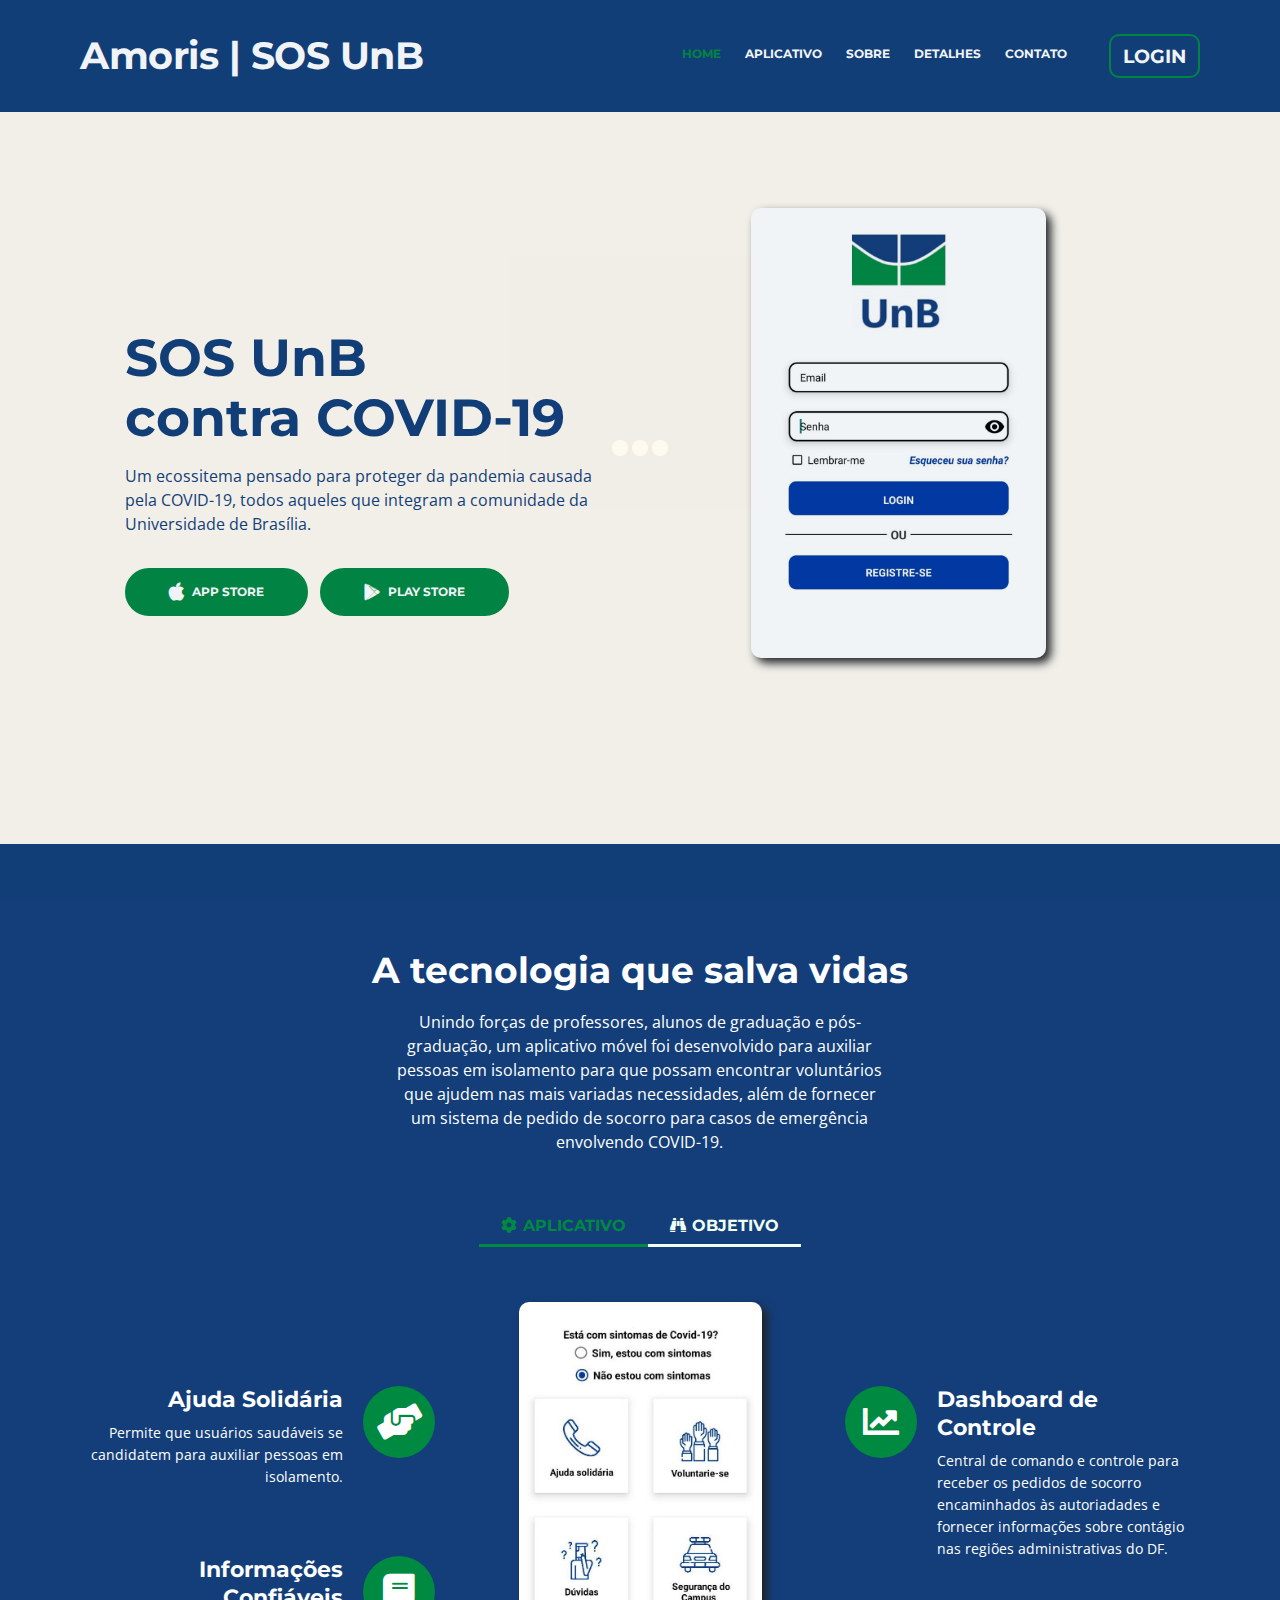
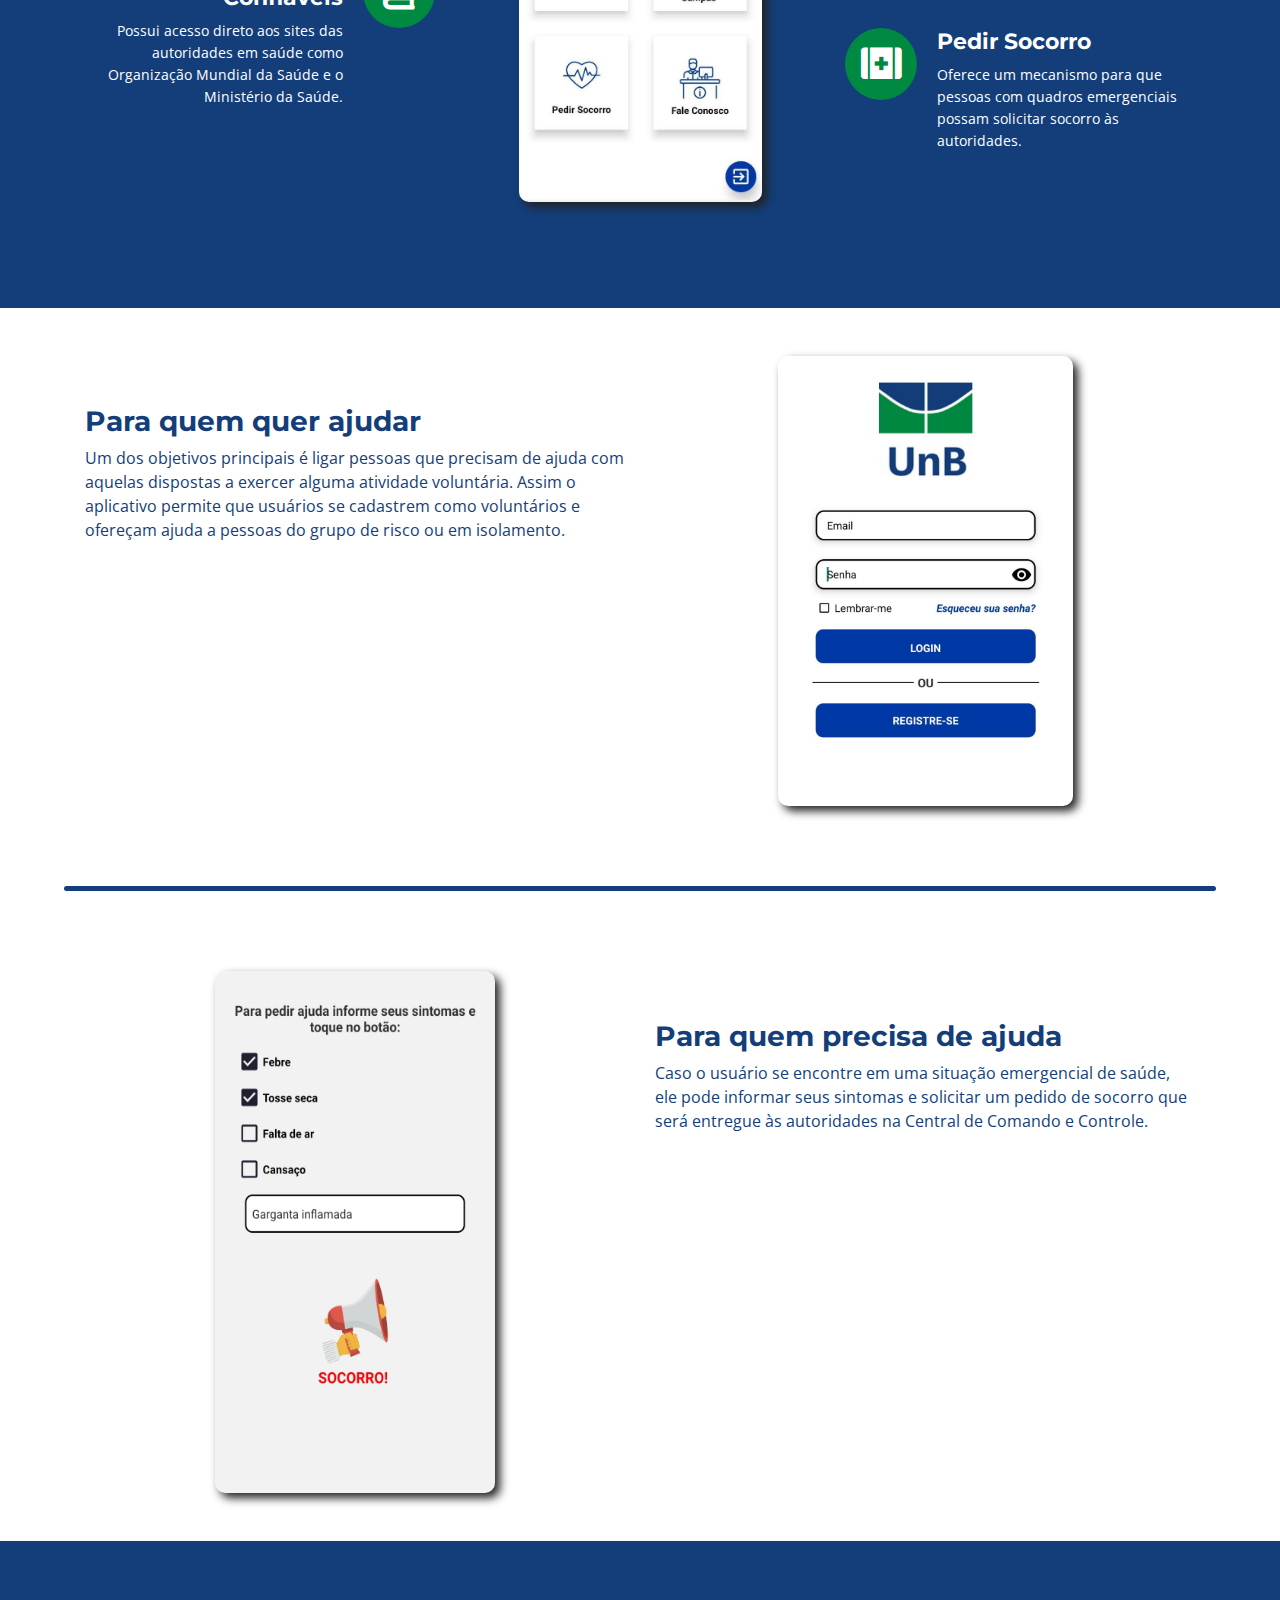
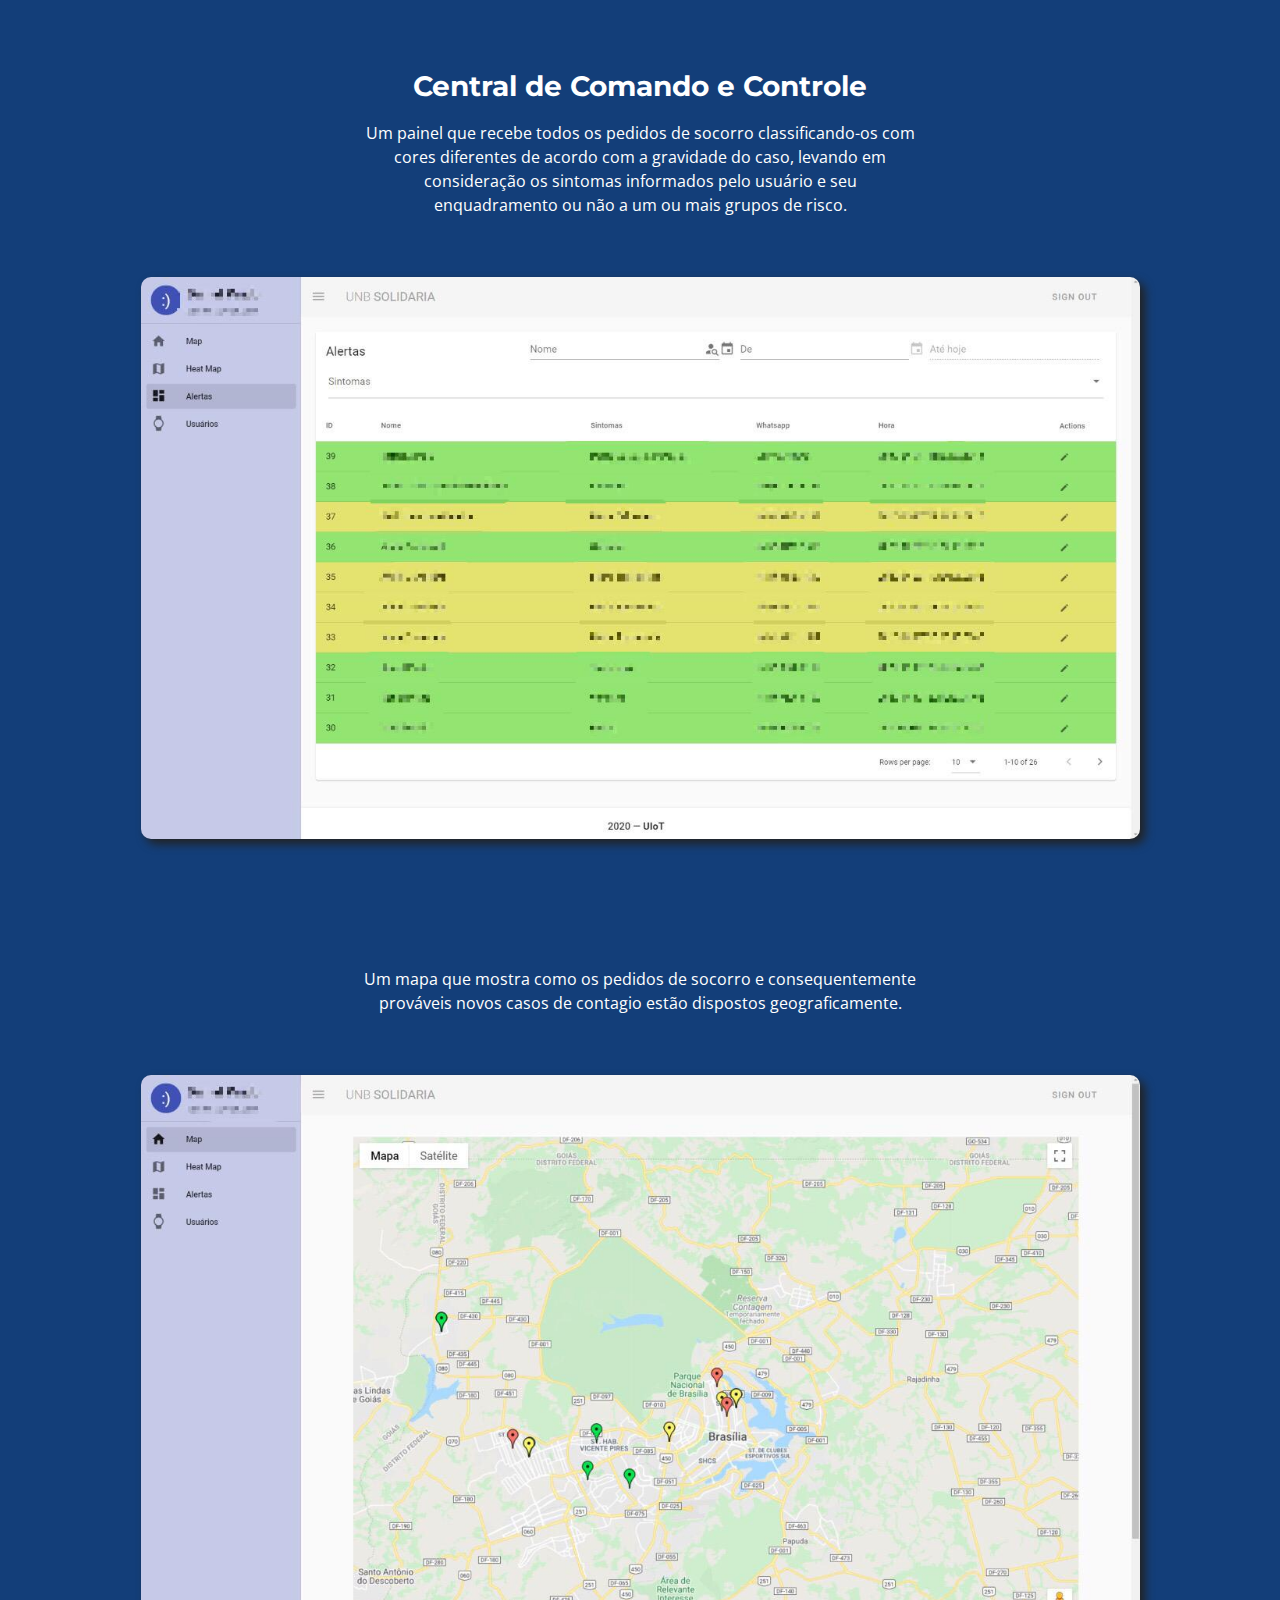
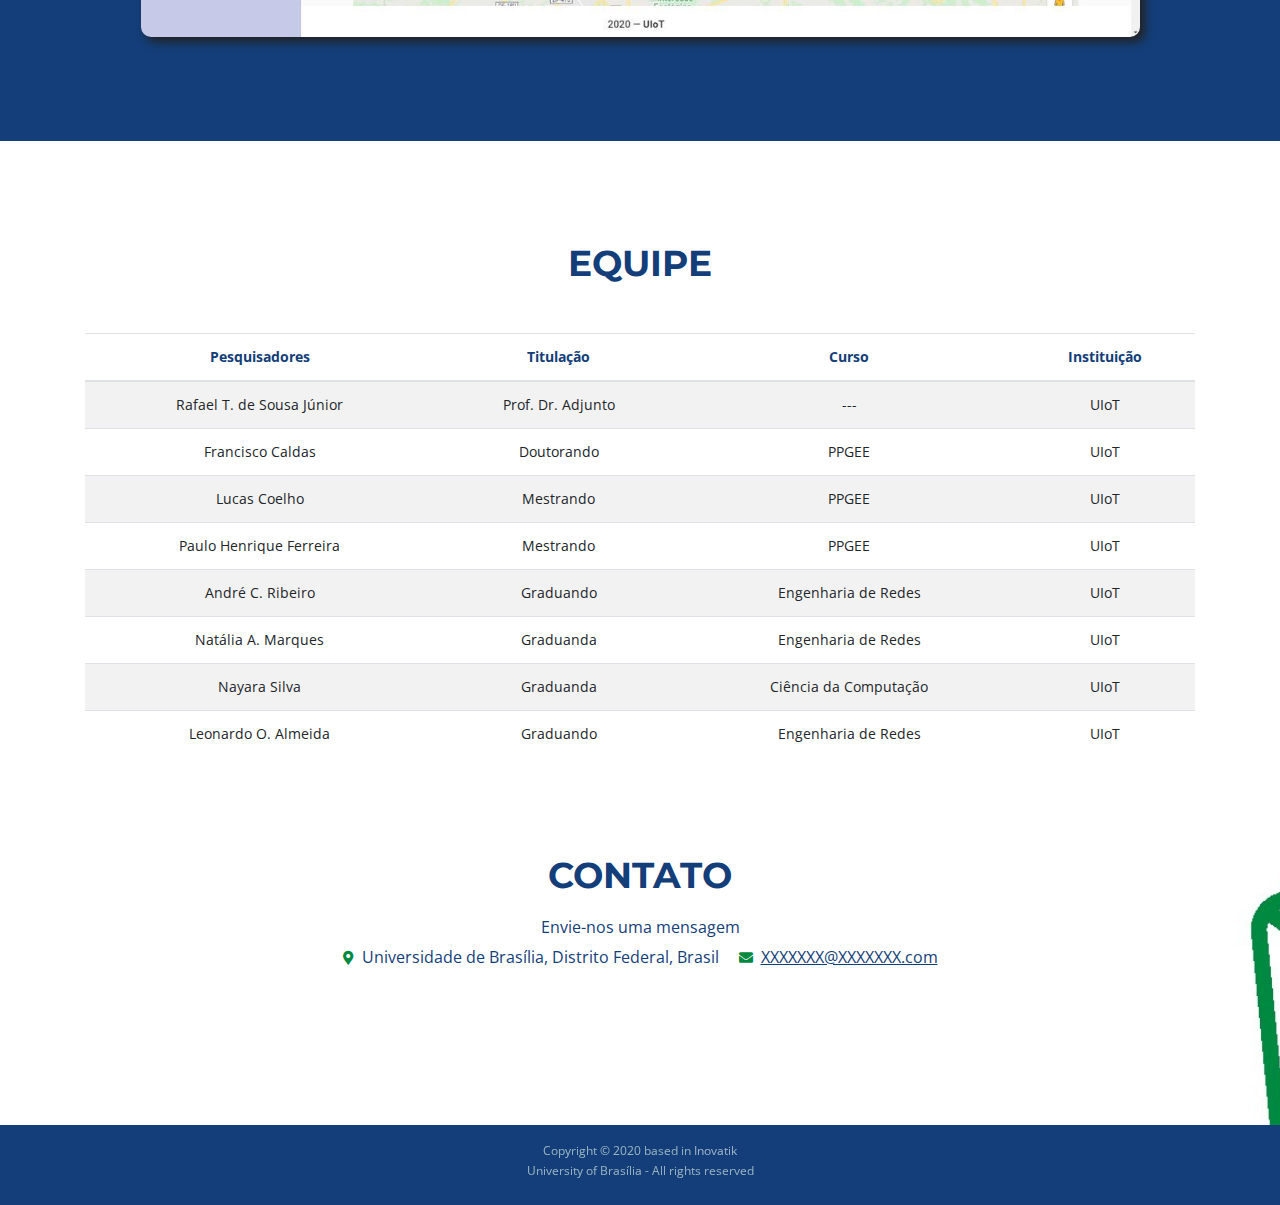
==== commit 4293f46b: "Add files via upload" ====
--- a/Amoris/index.html
+++ b/Amoris/index.html
@@ -342,40 +342,60 @@
                   <tr>
                     <th scope="col">Pesquisadores</th>
                     <th scope="col">Titulação</th>
+                    <th scope="col">Curso</th>
+                    <th scope="col">Instituição</th>
                   </tr>
                 </thead>
                 <tbody>
                   <tr>
                     <td>Rafael T. de Sousa Júnior</td>
                     <td>Prof. Dr. Adjunto</td>
+                    <td>---
+                        
+                    </td>
+                    <td>UIoT</td>
                   </tr>
                   <tr>
                     <td>Francisco Caldas</td>
-                    <td>Doutorando em Eng. Elétrica</td>
+                    <td>Doutorando</td>
+                    <td>PPGEE</td>
+                    <td>UIoT</td>
                   </tr>
                   <tr>
                     <td>Lucas Coelho</td>
-                    <td>Mestrando em Eng. Elétrica</td>
+                    <td>Mestrando</td>
+                    <td>PPGEE</td>
+                    <td>UIoT</td>
                   </tr>
                   <tr>
                     <td>Paulo Henrique Ferreira</td>
-                    <td>Mestrando em Eng. Elétrica</td>
+                    <td>Mestrando</td>
+                    <td>PPGEE</td>
+                    <td>UIoT</td>
                   </tr>
                   <tr>
                     <td>André C. Ribeiro</td>
-                    <td>Graduando em Eng. de Redes</td>
+                    <td>Graduando</td>
+                    <td>Engenharia de Redes</td>
+                    <td>UIoT</td>
                   </tr>
                   <tr>
                     <td>Natália A. Marques</td>
-                    <td>Graduanda em Eng. de Redes</td>
+                    <td>Graduanda</td>
+                    <td>Engenharia de Redes</td>
+                    <td>UIoT</td>
                   </tr>
                   <tr>
                     <td>Nayara Silva</td>
-                    <td>Graduanda em Ciência da Computação</td>
+                    <td>Graduanda</td>
+                    <td>Ciência da Computação</td>
+                    <td>UIoT</td>
                   </tr>
                   <tr>
                     <td>Leonardo O. Almeida</td>
-                    <td>Graduando em Eng. de Redes</td>
+                    <td>Graduando</td>
+                    <td>Engenharia de Redes</td>
+                    <td>UIoT</td>
                   </tr>
                 </tbody>
               </table>
@@ -399,7 +419,7 @@
         <div class="container">
             <div class="row">
                 <div class="col-lg-12">
-                    <p class="p-small">Copyright © 2020 based in <a href="https://inovatik.com">Inovatik</a>  by University of Brasília - All rights reserved</p>
+                    <p class="p-small">Copyright © 2020 based in <a href="https://inovatik.com">Inovatik</a><br>University of Brasília - All rights reserved</p>
                 </div> <!-- end of col -->
             </div> <!-- enf of row -->
         </div> <!-- end of container -->
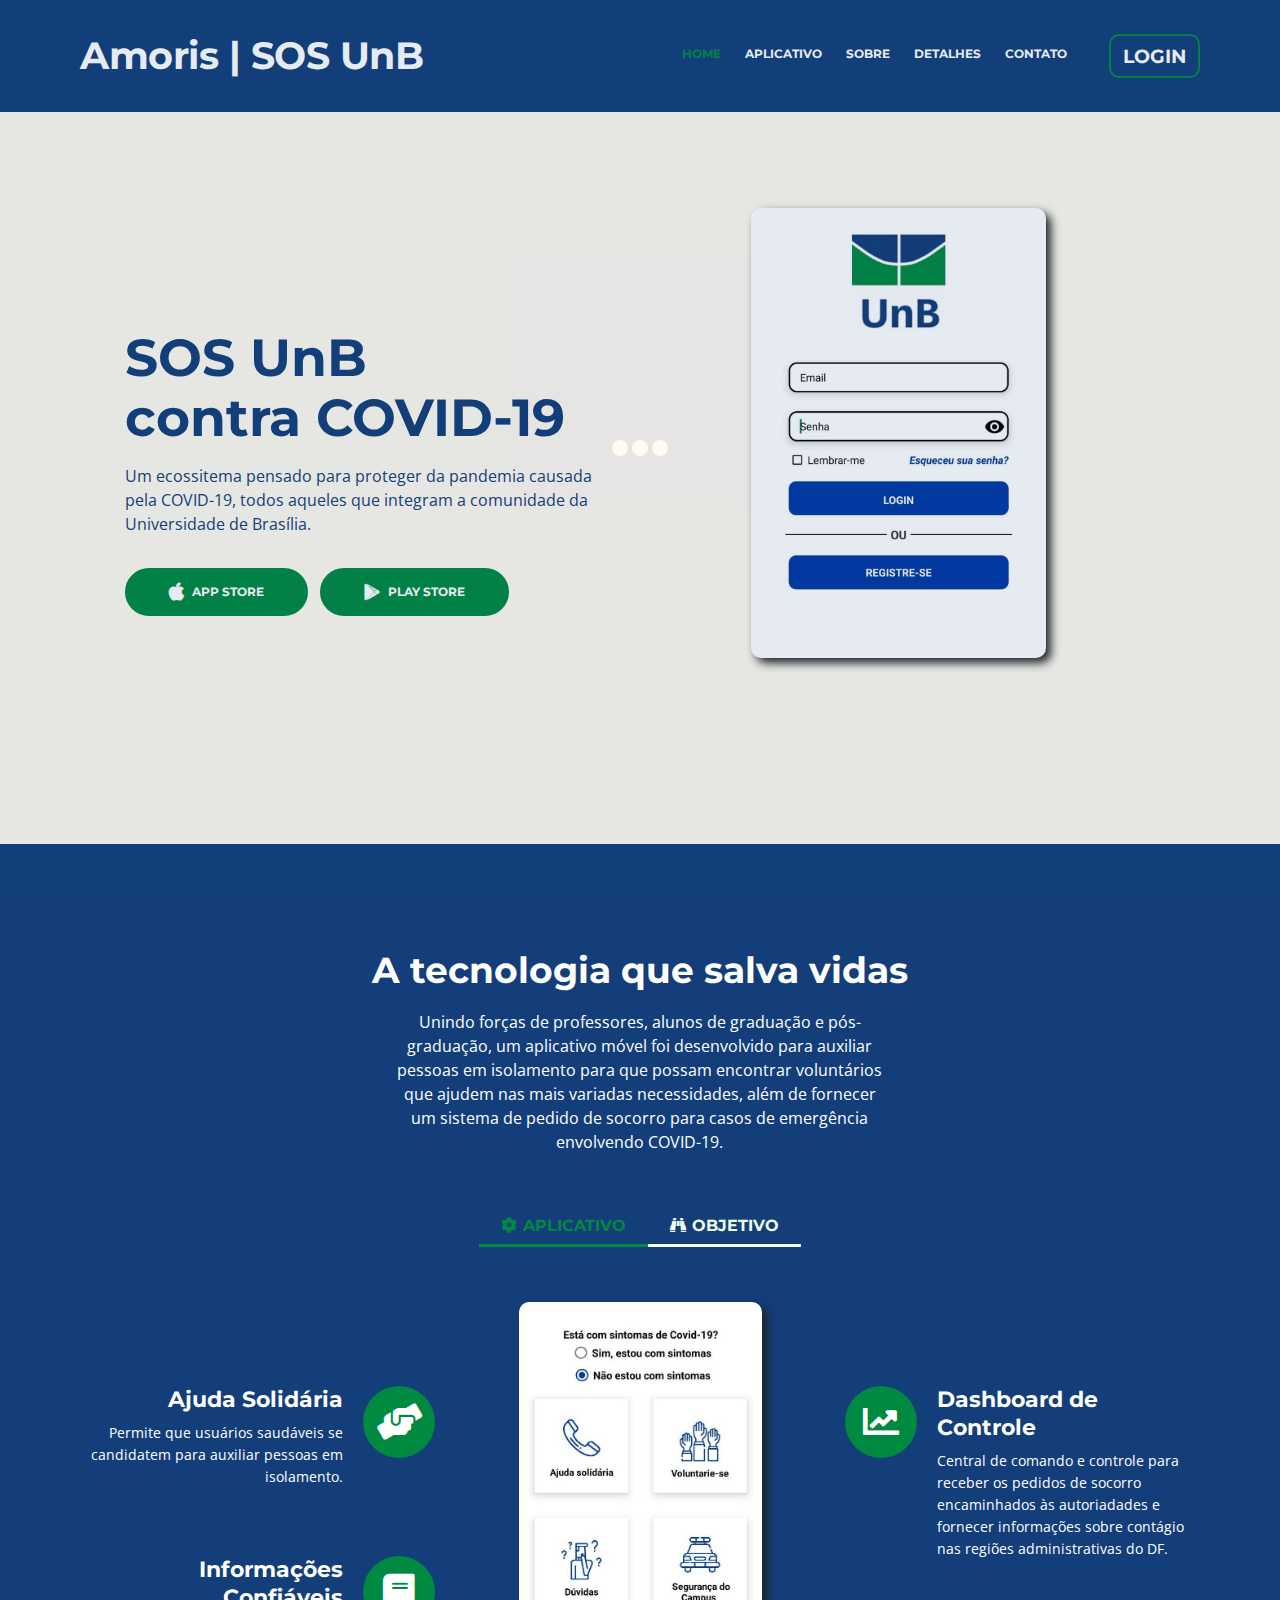
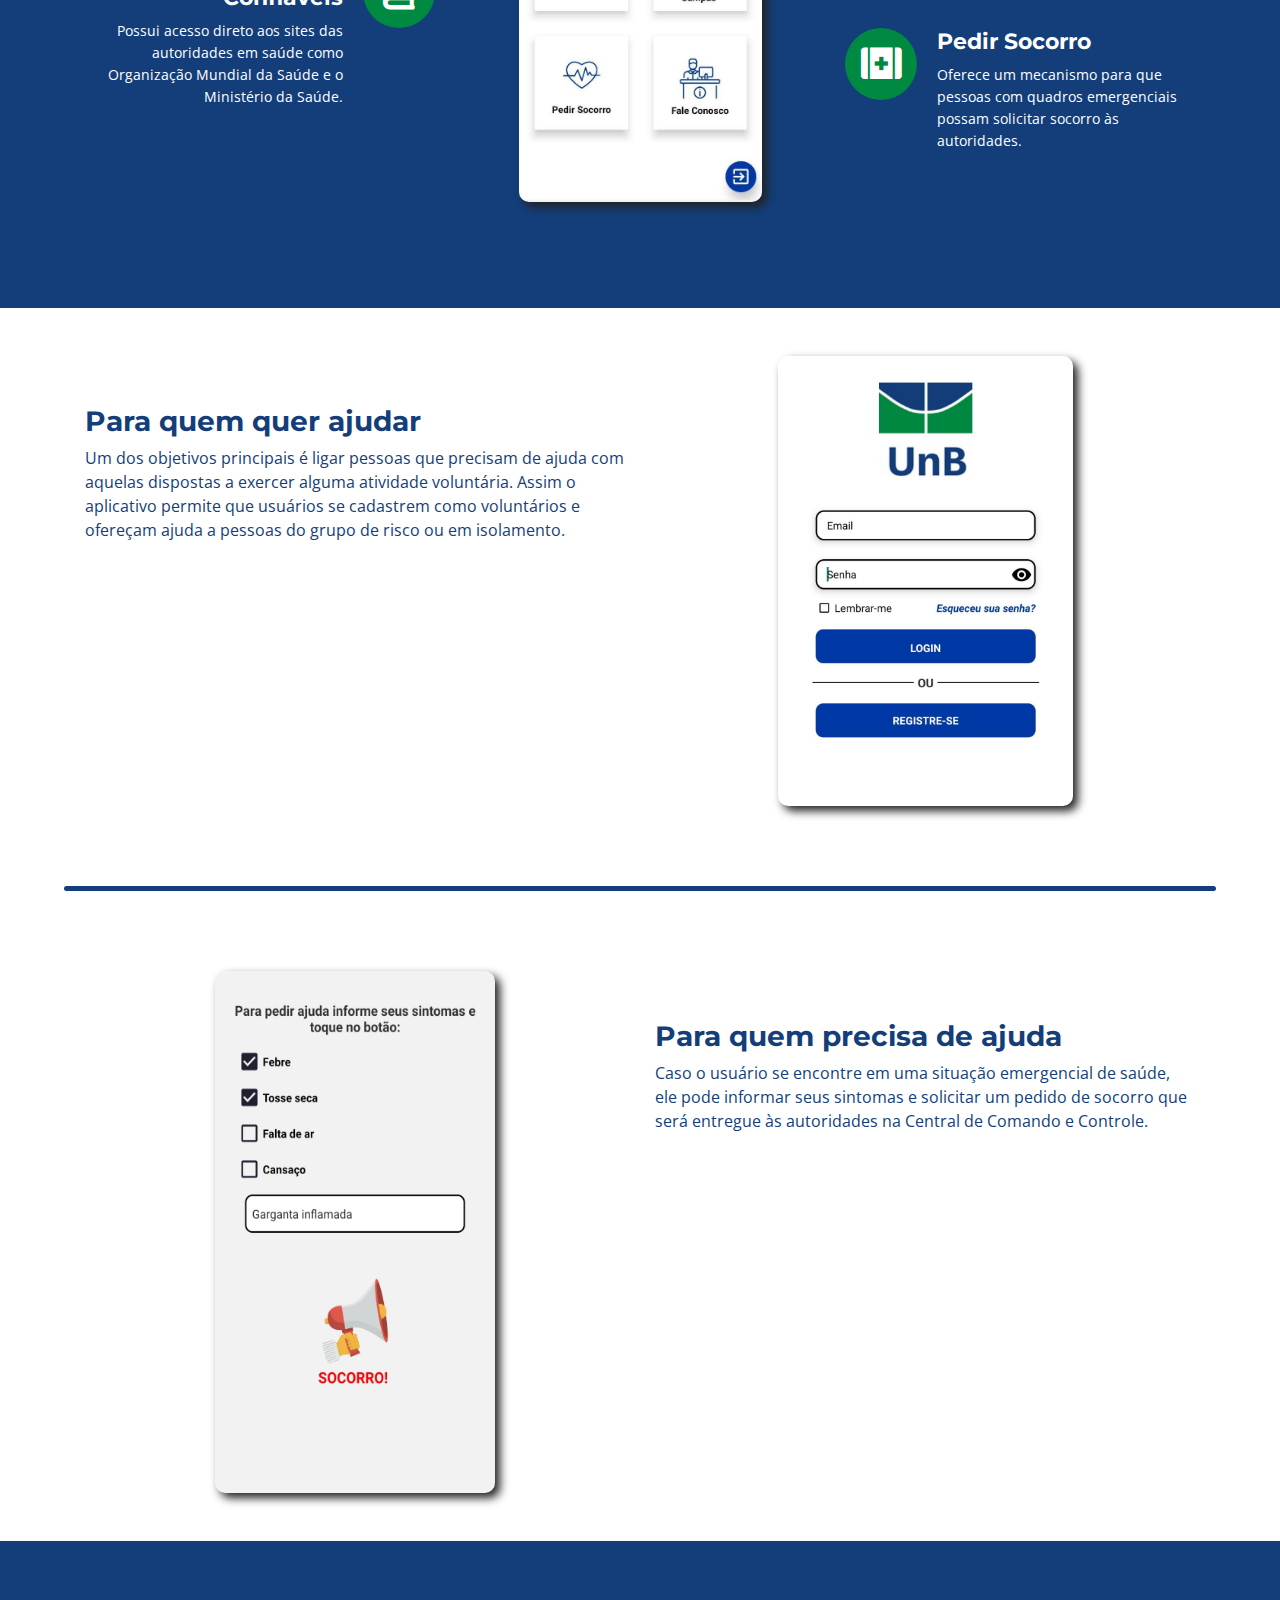
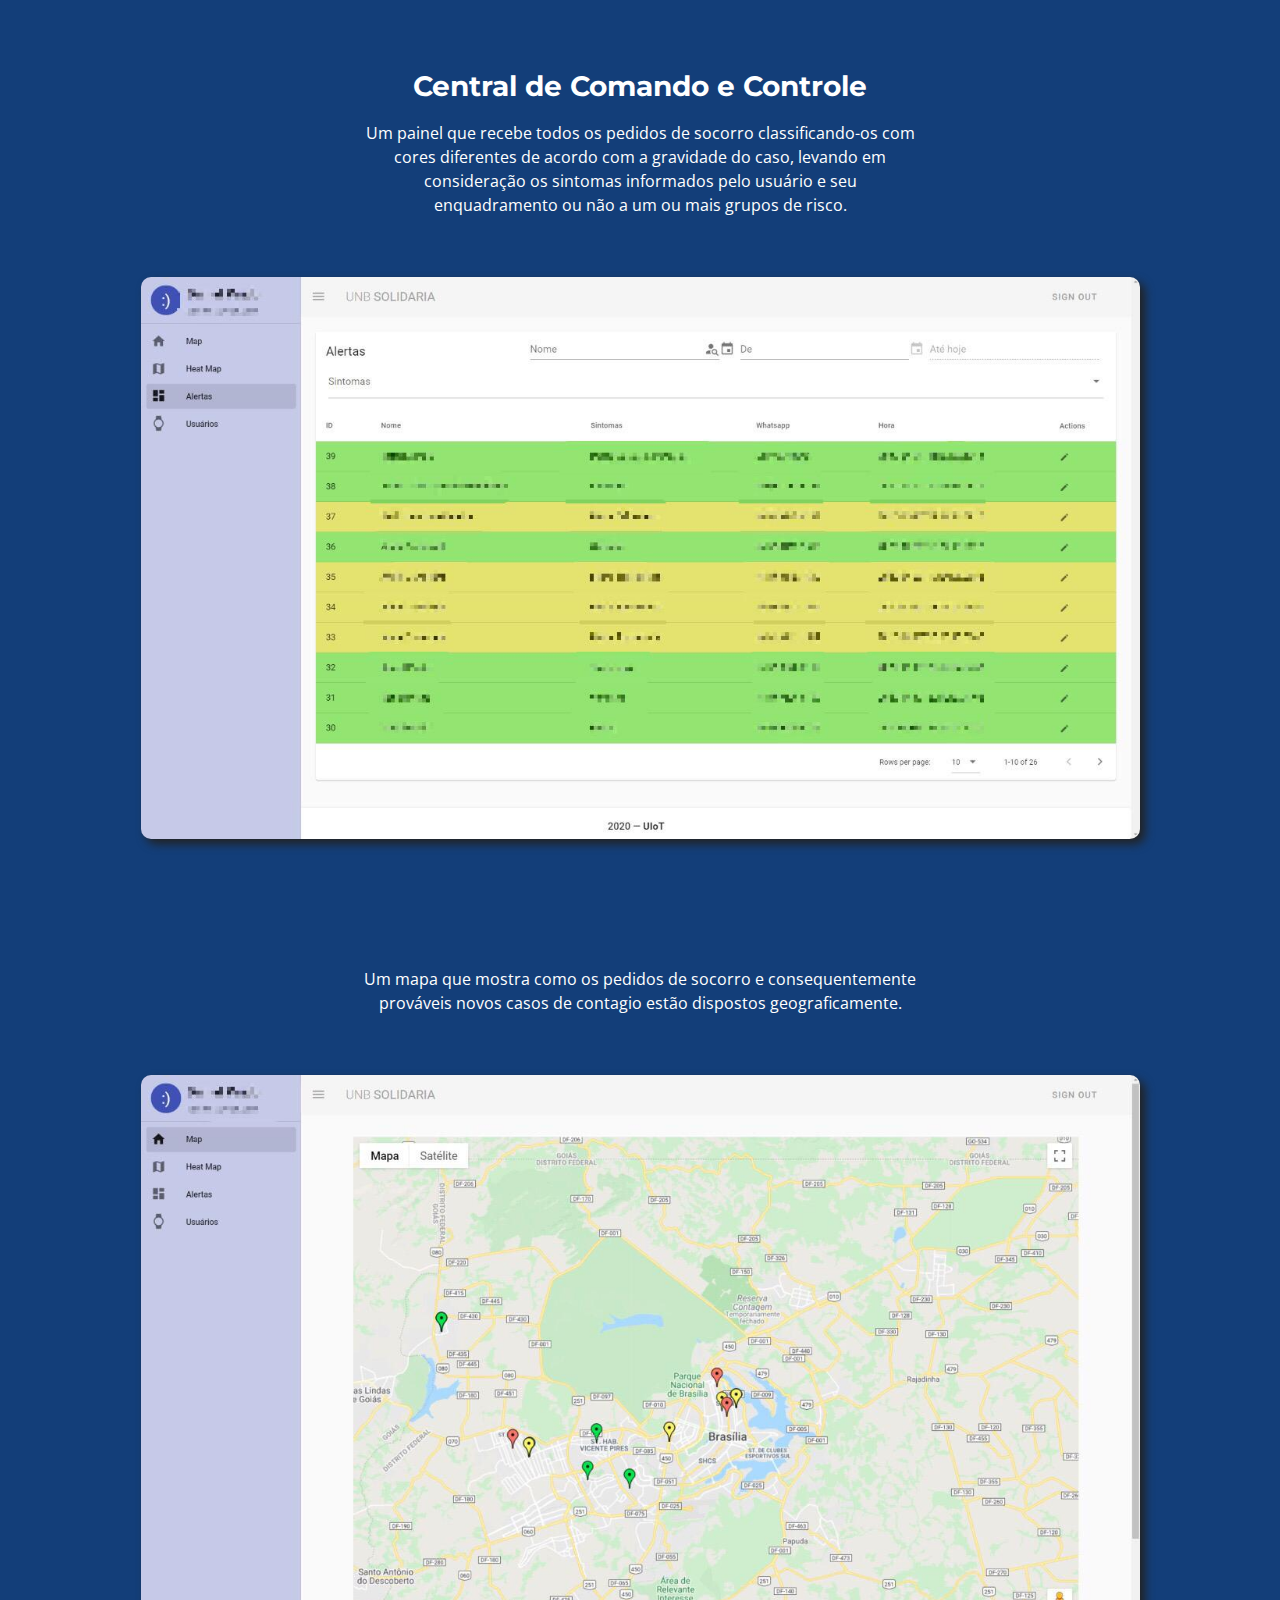
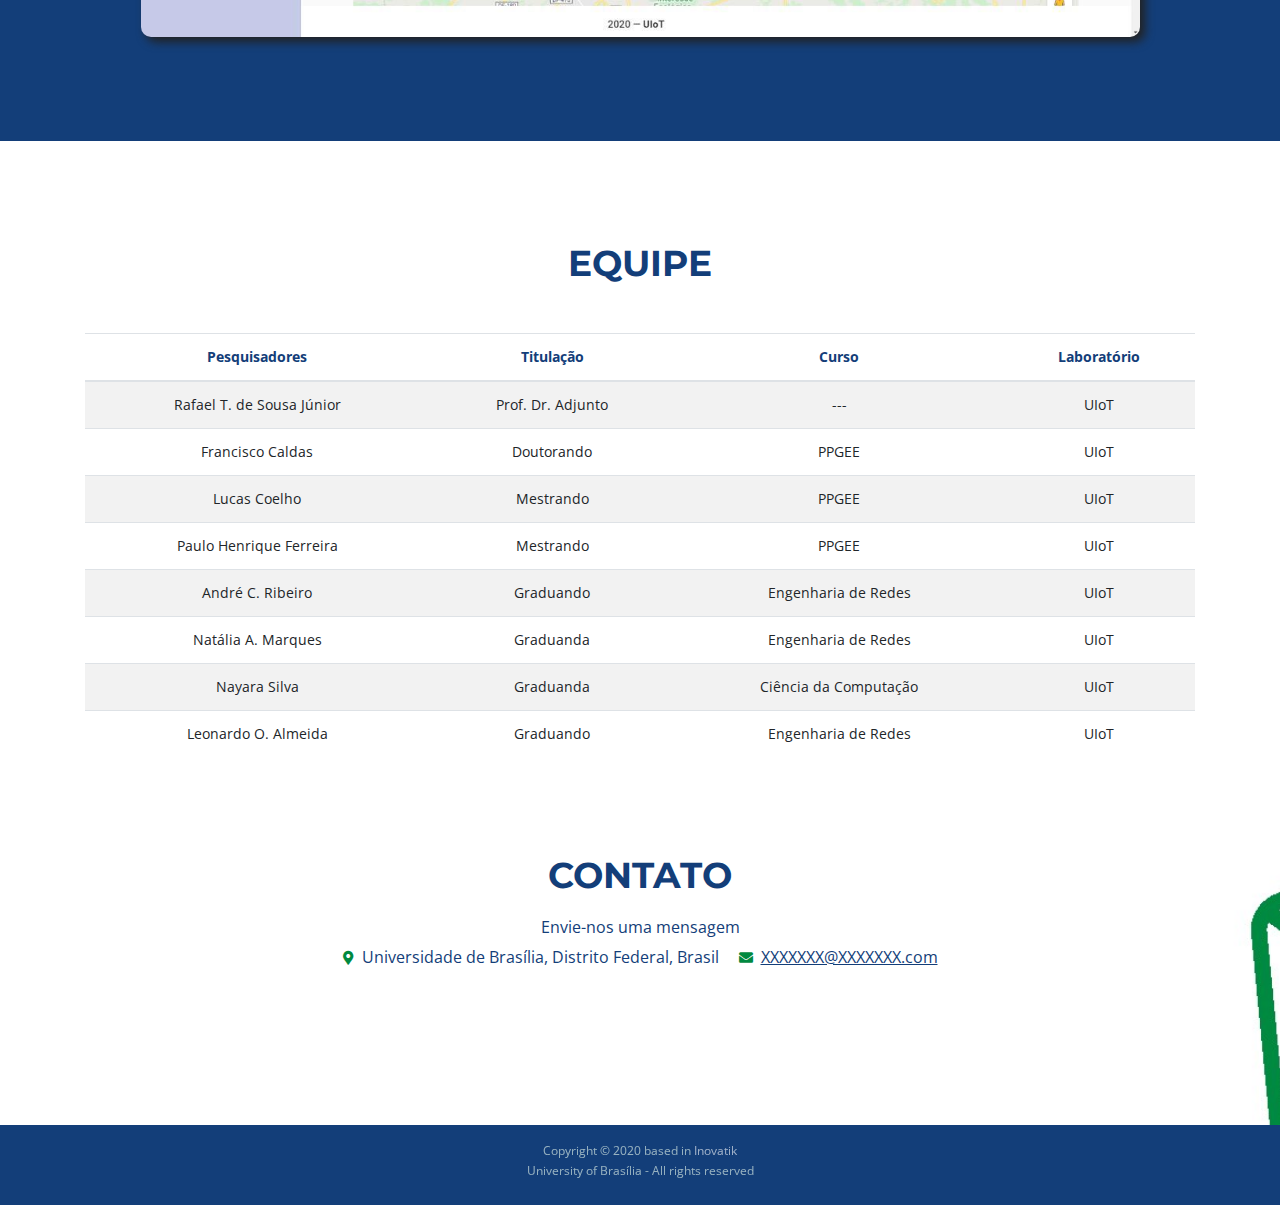
==== commit 0482e70f: "Atualização" ====
--- a/Amoris/index.html
+++ b/Amoris/index.html
@@ -343,7 +343,7 @@
                     <th scope="col">Pesquisadores</th>
                     <th scope="col">Titulação</th>
                     <th scope="col">Curso</th>
-                    <th scope="col">Instituição</th>
+                    <th scope="col">Laboratório</th>
                   </tr>
                 </thead>
                 <tbody>
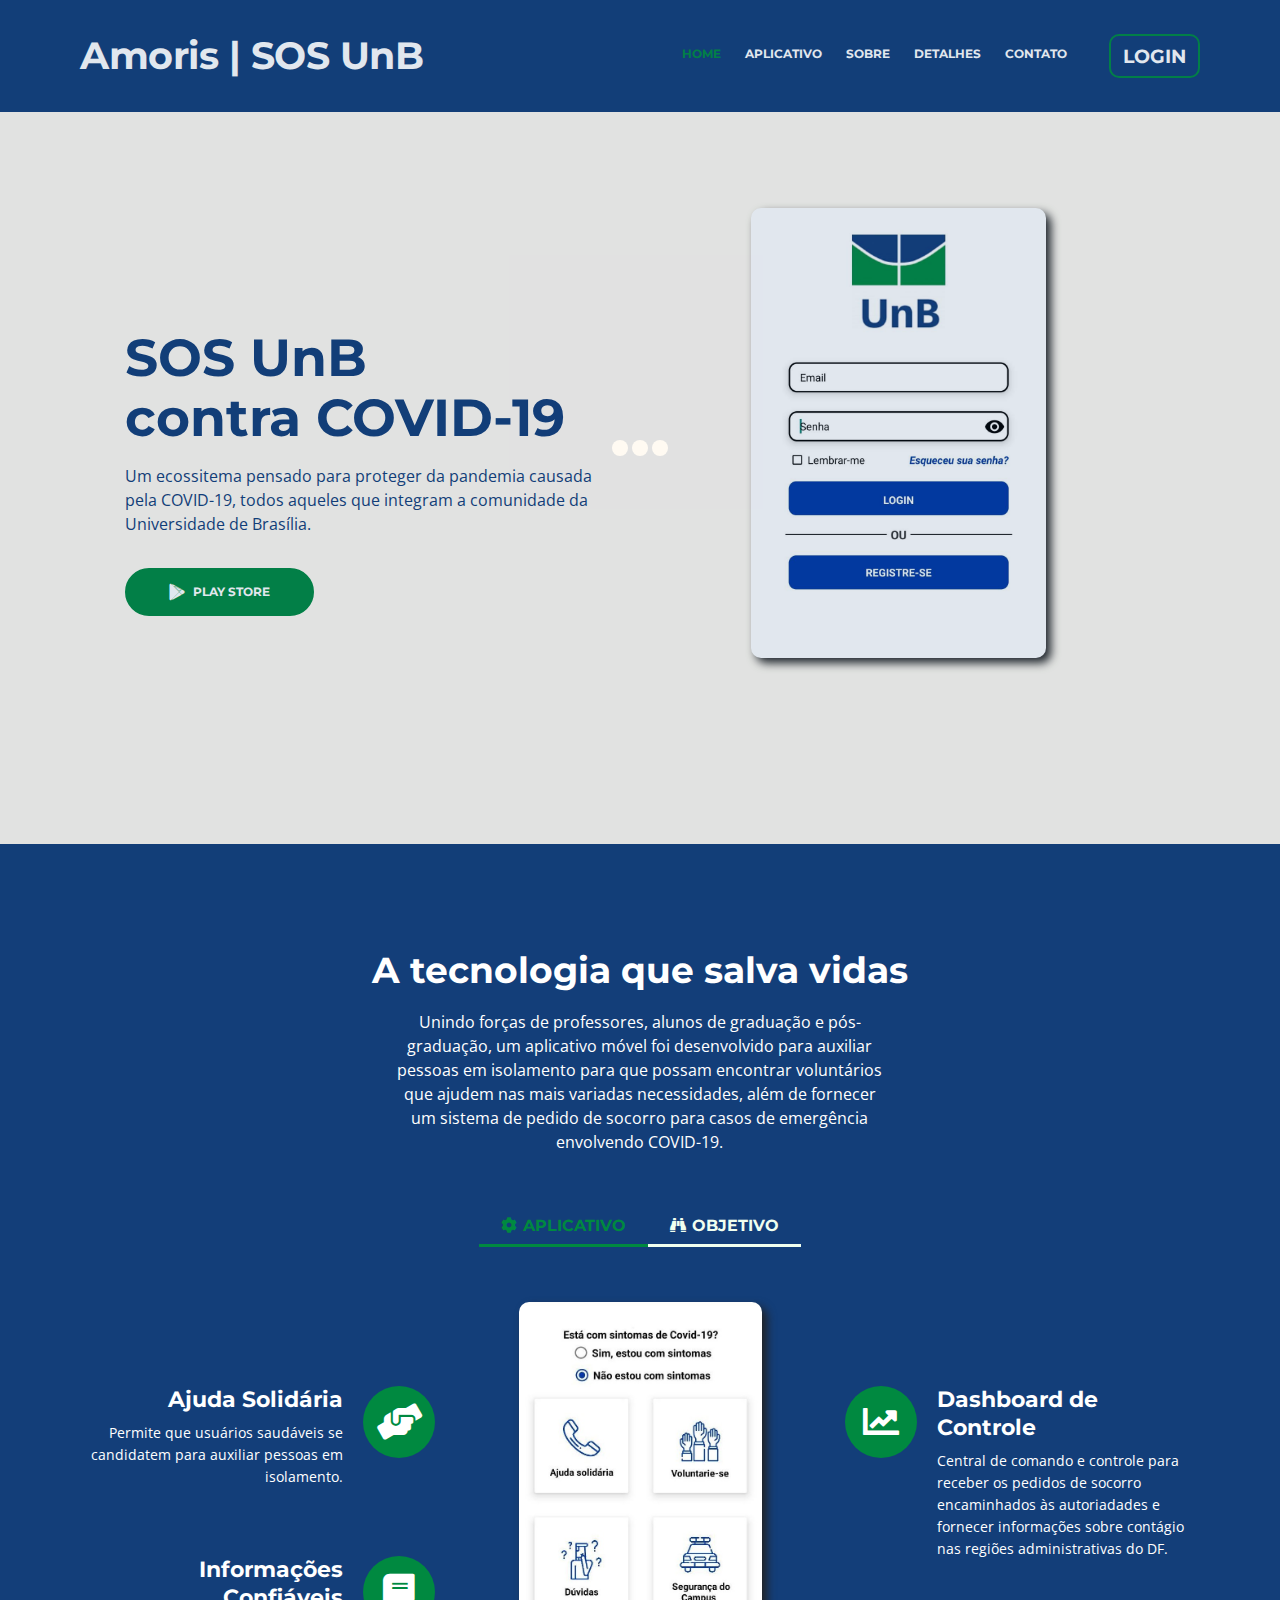
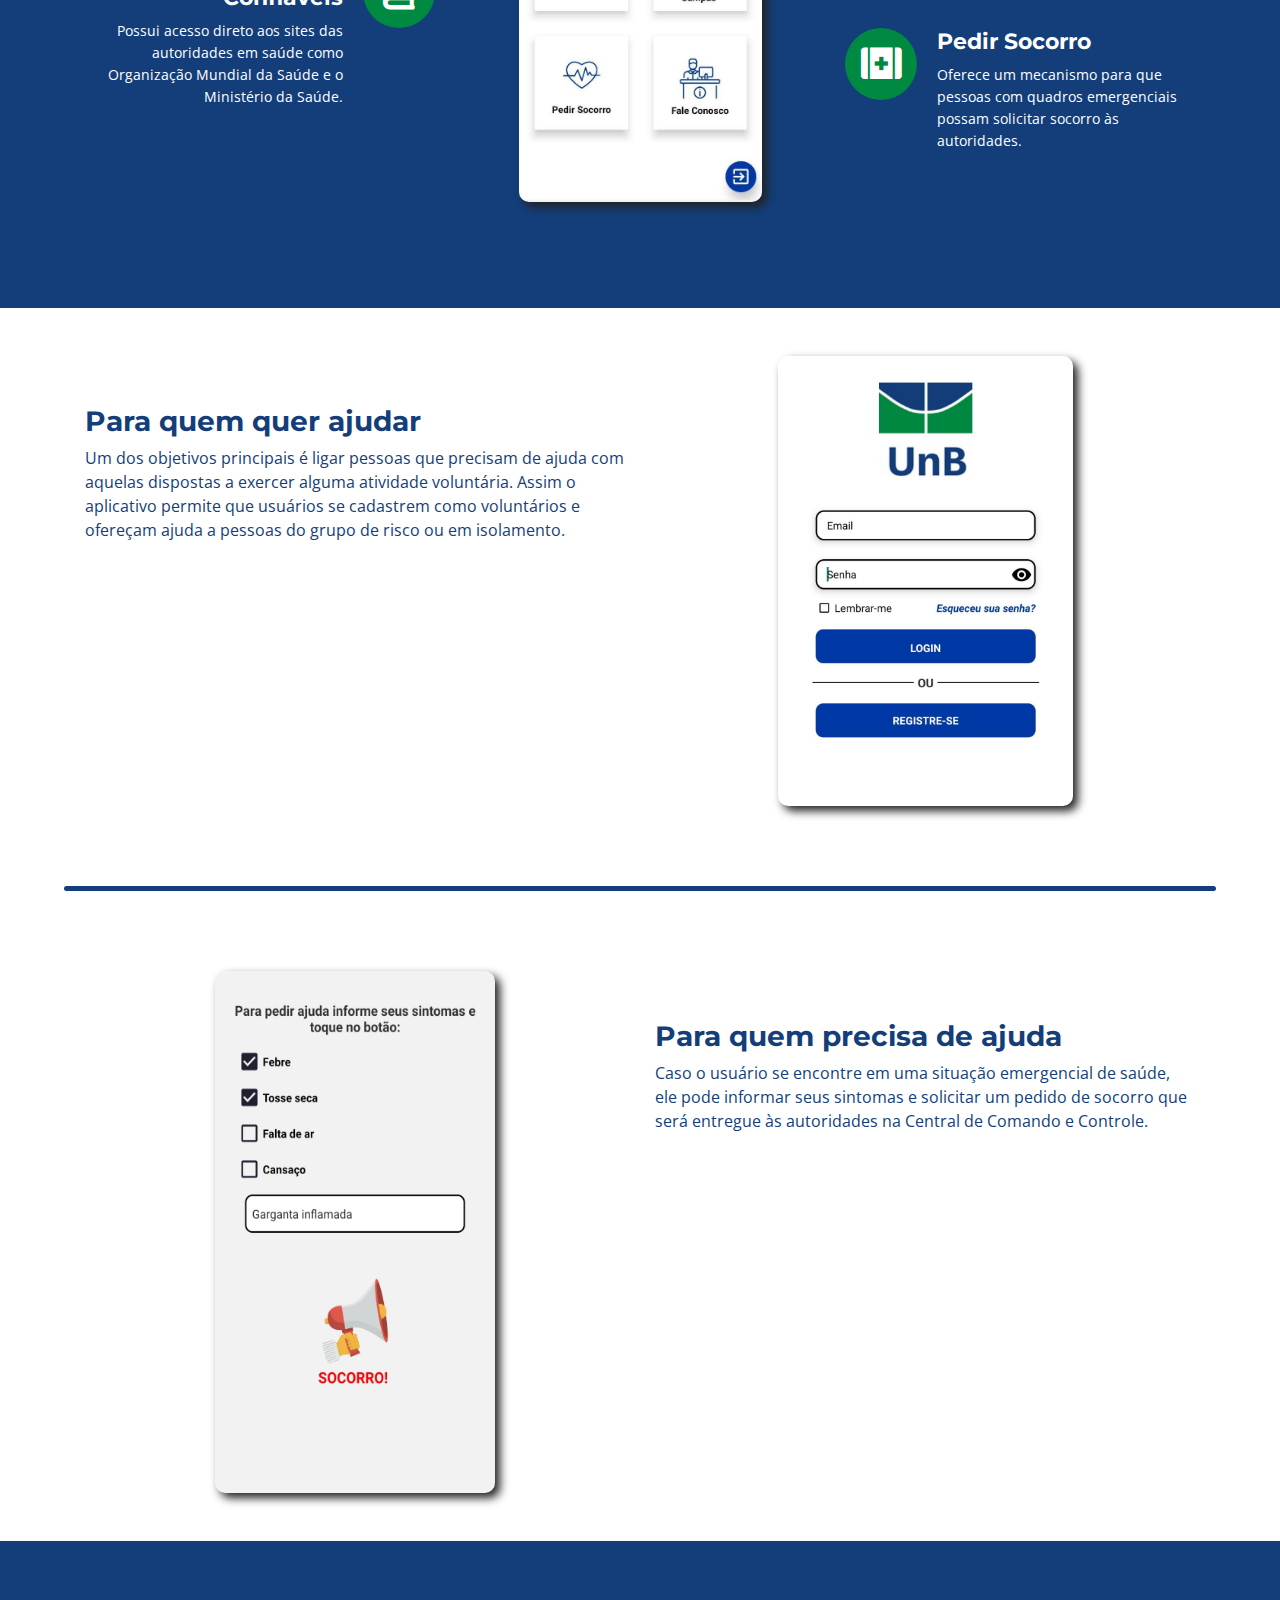
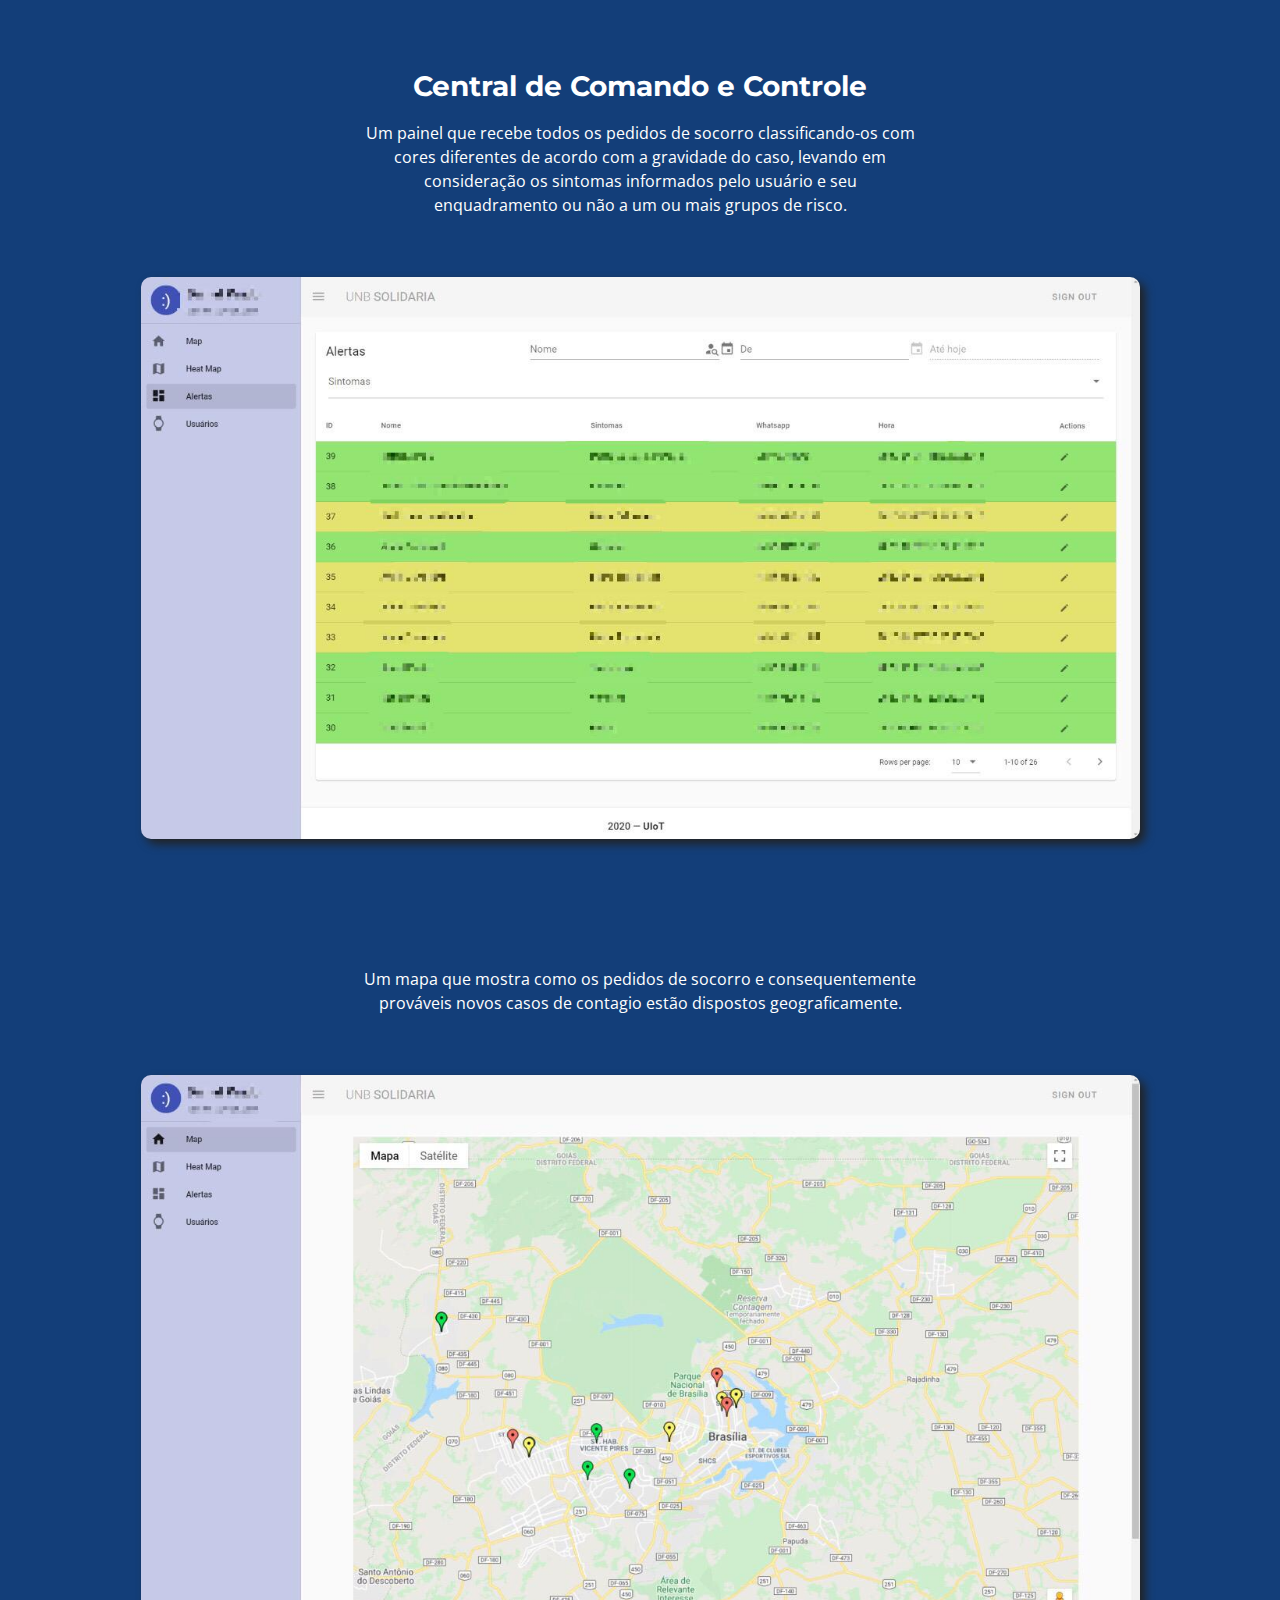
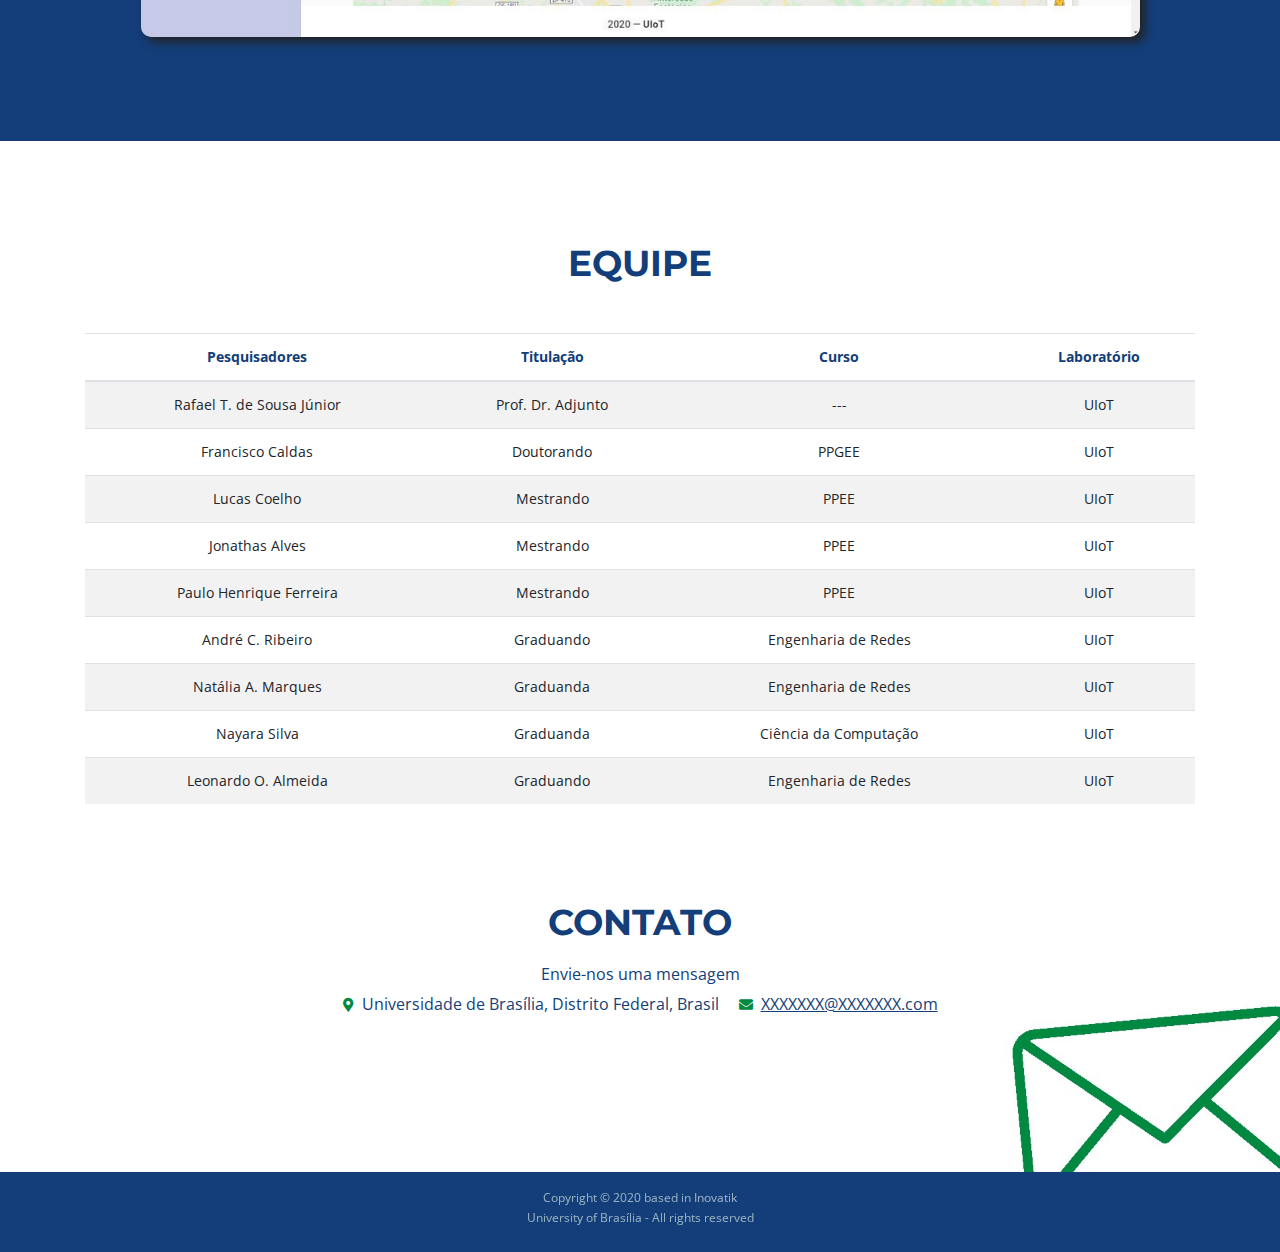
==== commit 4f406578: "Atualização" ====
--- a/Amoris/index.html
+++ b/Amoris/index.html
@@ -98,7 +98,7 @@
                         <div class="text-container">
                             <h1>SOS UnB<br>contra COVID-19</h1>
                             <p class="p-large">Um ecossitema pensado para proteger da pandemia causada pela COVID-19, todos aqueles que integram a comunidade da Universidade de Brasília.</p>
-                            <a class="btn-solid-lg page-scroll" href="#your-link"><i class="fab fa-apple"></i>APP STORE</a>
+                            <a style="display: none;" class="btn-solid-lg page-scroll" href="#your-link"><i class="fab fa-apple"></i>APP STORE</a>
                             <a class="btn-solid-lg page-scroll" href="#your-link"><i class="fab fa-google-play"></i>PLAY STORE</a>
                         </div>
                     </div> <!-- end of col -->
@@ -364,13 +364,19 @@
                   <tr>
                     <td>Lucas Coelho</td>
                     <td>Mestrando</td>
-                    <td>PPGEE</td>
+                    <td>PPEE</td>
+                    <td>UIoT</td>
+                  </tr>
+                  <tr>
+                    <td>Jonathas Alves</td>
+                    <td>Mestrando</td>
+                    <td>PPEE</td>
                     <td>UIoT</td>
                   </tr>
                   <tr>
                     <td>Paulo Henrique Ferreira</td>
                     <td>Mestrando</td>
-                    <td>PPGEE</td>
+                    <td>PPEE</td>
                     <td>UIoT</td>
                   </tr>
                   <tr>
--- a/Amoris/css/styles.css
+++ b/Amoris/css/styles.css
@@ -1219,7 +1219,7 @@
 	padding-top: 6.25rem;
 	padding-bottom: 5.625rem;
 	background: url('../images/contact-background.jpg') center bottom no-repeat;
-	background-size: cover; 
+	background-size: contain; 
 }
 
 .form h2 {
@@ -1344,6 +1344,9 @@
 /*     18. Media Queries     */
 /*****************************/	
 @media (max-width: 767px) {
+	html {
+		width: fit-content;
+	}
 	.navbar-custom .navbar-brand.logo-text {
 		font: 700 1.5rem "Montserrat", sans-serif;
 	}
